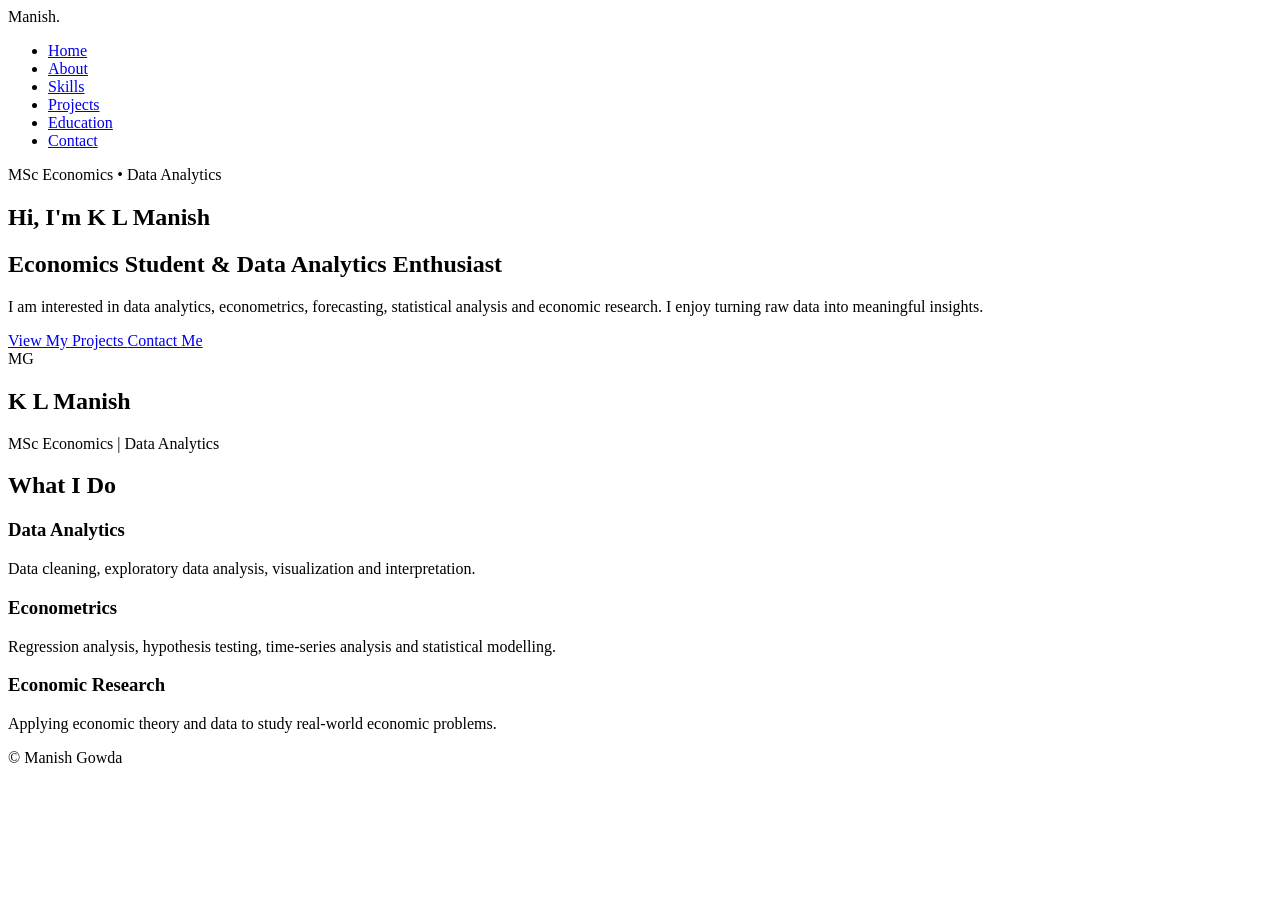
==== index.html @ 0ea90241 "Add files via upload" ====
<!DOCTYPE html>
<html lang="en">
<head>
    <meta charset="UTF-8">
    <meta name="viewport" content="width=device-width, initial-scale=1.0">

    <title>K L Manish | Data Analytics Portfolio</title>

    <link rel="stylesheet" href="css/style.css">
</head>

<body>

<header>
    <nav class="navbar">

        <div class="logo">
            Manish<span>.</span>
        </div>

        <ul class="nav-links">
            <li><a href="index.html">Home</a></li>
            <li><a href="about.html">About</a></li>
            <li><a href="skills.html">Skills</a></li>
            <li><a href="projects.html">Projects</a></li>
            <li><a href="education.html">Education</a></li>
            <li><a href="contact.html">Contact</a></li>
        </ul>

    </nav>
</header>


<main>

<section class="hero">

    <div class="hero-content">

        <p class="small-title">
            MSc Economics • Data Analytics
        </p>

        <h1>
            Hi, I'm <span>K L Manish</span>
        </h1>

        <h2>
            Economics Student & Data Analytics Enthusiast
        </h2>

        <p>
            I am interested in data analytics, econometrics,
            forecasting, statistical analysis and economic research.
            I enjoy turning raw data into meaningful insights.
        </p>

        <div class="buttons">

            <a href="projects.html" class="btn primary">
                View My Projects
            </a>

            <a href="contact.html" class="btn secondary">
                Contact Me
            </a>

        </div>

    </div>


    <div class="profile-card">

        <div class="avatar">
            MG
        </div>

        <h2>K L Manish </h2>

        <p>
            MSc Economics | Data Analytics
        </p>

    </div>

</section>


<section class="section">

    <div class="container">

        <h2 class="section-title">
            What I Do
        </h2>

        <div class="cards">

            <div class="card">

                <h3>Data Analytics</h3>

                <p>
                    Data cleaning, exploratory data analysis,
                    visualization and interpretation.
                </p>

            </div>


            <div class="card">

                <h3>Econometrics</h3>

                <p>
                    Regression analysis, hypothesis testing,
                    time-series analysis and statistical modelling.
                </p>

            </div>


            <div class="card">

                <h3>Economic Research</h3>

                <p>
                    Applying economic theory and data to study
                    real-world economic problems.
                </p>

            </div>

        </div>

    </div>

</section>

</main>


<footer>

    <p>
        © <span id="year"></span> Manish Gowda
    </p>

</footer>


<script src="js/script.js"></script>

</body>
</html>
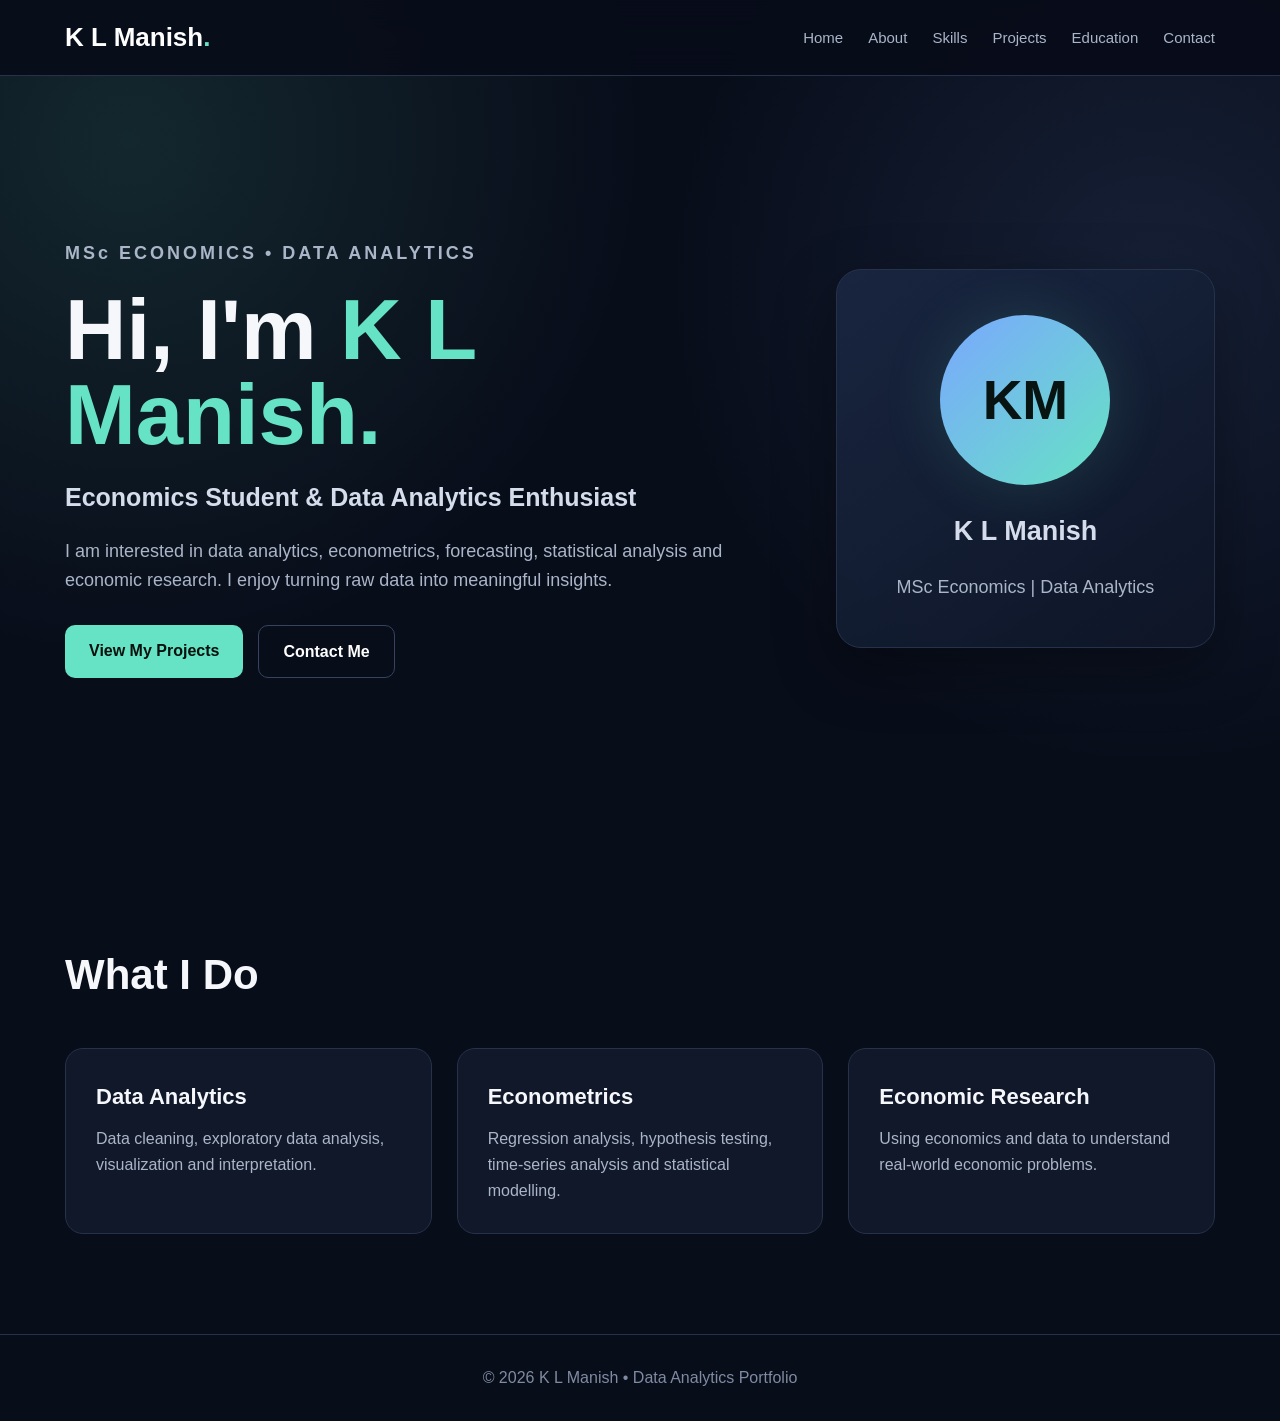
==== commit 621be759: "Update index.html" ====
--- a/index.html
+++ b/index.html
@@ -1,156 +1,675 @@
 <!DOCTYPE html>
 <html lang="en">
+
 <head>
-    <meta charset="UTF-8">
-    <meta name="viewport" content="width=device-width, initial-scale=1.0">
-
-    <title>K L Manish | Data Analytics Portfolio</title>
-
-    <link rel="stylesheet" href="css/style.css">
+
+<meta charset="UTF-8">
+
+<meta name="viewport"
+content="width=device-width, initial-scale=1.0">
+
+<title>K L Manish | Data Analytics Portfolio</title>
+
+<style>
+
+/* =========================
+   BASIC SETTINGS
+========================= */
+
+* {
+    margin: 0;
+    padding: 0;
+    box-sizing: border-box;
+}
+
+html {
+    scroll-behavior: smooth;
+}
+
+body {
+    font-family: Arial, Helvetica, sans-serif;
+
+    background:
+        radial-gradient(
+            circle at 10% 10%,
+            rgba(102, 227, 196, 0.12),
+            transparent 30%
+        ),
+        radial-gradient(
+            circle at 90% 20%,
+            rgba(122, 167, 255, 0.12),
+            transparent 30%
+        ),
+        #080d1a;
+
+    color: #f5f7fb;
+
+    line-height: 1.6;
+}
+
+
+/* =========================
+   NAVIGATION
+========================= */
+
+header {
+    position: sticky;
+    top: 0;
+    z-index: 1000;
+
+    background: rgba(8, 13, 26, 0.92);
+
+    backdrop-filter: blur(15px);
+
+    border-bottom: 1px solid #26324a;
+}
+
+.navbar {
+
+    width: 90%;
+    max-width: 1150px;
+
+    height: 75px;
+
+    margin: auto;
+
+    display: flex;
+
+    align-items: center;
+
+    justify-content: space-between;
+}
+
+.logo {
+
+    font-size: 26px;
+
+    font-weight: 800;
+
+    color: white;
+}
+
+.logo span {
+    color: #66e3c4;
+}
+
+.nav-links {
+
+    display: flex;
+
+    gap: 25px;
+
+    list-style: none;
+}
+
+.nav-links a {
+
+    color: #aab5c8;
+
+    text-decoration: none;
+
+    font-size: 15px;
+
+    transition: 0.3s;
+}
+
+.nav-links a:hover {
+
+    color: #66e3c4;
+}
+
+
+/* =========================
+   HERO
+========================= */
+
+.hero {
+
+    width: 90%;
+
+    max-width: 1150px;
+
+    min-height: 85vh;
+
+    margin: auto;
+
+    display: grid;
+
+    grid-template-columns: 1.5fr 0.8fr;
+
+    gap: 60px;
+
+    align-items: center;
+}
+
+.small-title {
+
+    color: #66e3c4;
+
+    font-size: 14px;
+
+    font-weight: 700;
+
+    letter-spacing: 3px;
+
+    margin-bottom: 20px;
+}
+
+.hero h1 {
+
+    font-size: clamp(50px, 7vw, 85px);
+
+    line-height: 1;
+
+    margin-bottom: 20px;
+}
+
+.hero h1 span {
+
+    color: #66e3c4;
+}
+
+.hero h2 {
+
+    color: #d5ddec;
+
+    font-size: 25px;
+
+    margin-bottom: 20px;
+}
+
+.hero p {
+
+    color: #aab5c8;
+
+    font-size: 18px;
+
+    max-width: 700px;
+}
+
+
+/* =========================
+   BUTTONS
+========================= */
+
+.buttons {
+
+    display: flex;
+
+    gap: 15px;
+
+    margin-top: 30px;
+
+    flex-wrap: wrap;
+}
+
+.btn {
+
+    display: inline-block;
+
+    padding: 13px 24px;
+
+    border-radius: 10px;
+
+    text-decoration: none;
+
+    font-weight: 700;
+
+    transition: 0.3s;
+}
+
+.primary {
+
+    background: #66e3c4;
+
+    color: #06100d;
+}
+
+.primary:hover {
+
+    transform: translateY(-3px);
+
+    box-shadow:
+        0 10px 30px
+        rgba(102, 227, 196, 0.25);
+}
+
+.secondary {
+
+    border: 1px solid #35435e;
+
+    color: white;
+}
+
+.secondary:hover {
+
+    border-color: #66e3c4;
+
+    color: #66e3c4;
+}
+
+
+/* =========================
+   PROFILE CARD
+========================= */
+
+.profile-card {
+
+    background:
+        linear-gradient(
+            145deg,
+            rgba(25, 38, 65, 0.95),
+            rgba(13, 21, 38, 0.95)
+        );
+
+    border: 1px solid #26324a;
+
+    border-radius: 25px;
+
+    padding: 45px 30px;
+
+    text-align: center;
+
+    box-shadow:
+        0 20px 60px
+        rgba(0,0,0,0.35);
+}
+
+.avatar {
+
+    width: 170px;
+
+    height: 170px;
+
+    margin: auto;
+
+    border-radius: 50%;
+
+    display: flex;
+
+    justify-content: center;
+
+    align-items: center;
+
+    font-size: 55px;
+
+    font-weight: 800;
+
+    color: #071411;
+
+    background:
+        linear-gradient(
+            135deg,
+            #7aa7ff,
+            #66e3c4
+        );
+
+    box-shadow:
+        0 0 60px
+        rgba(102, 227, 196, 0.15);
+}
+
+.profile-card h2 {
+
+    margin-top: 25px;
+
+    font-size: 27px;
+}
+
+.profile-card p {
+
+    color: #aab5c8;
+
+    margin-top: 8px;
+}
+
+
+/* =========================
+   SECTIONS
+========================= */
+
+.section {
+
+    padding: 100px 0;
+}
+
+.container {
+
+    width: 90%;
+
+    max-width: 1150px;
+
+    margin: auto;
+}
+
+.section-title {
+
+    font-size: 42px;
+
+    margin-bottom: 40px;
+}
+
+
+/* =========================
+   CARDS
+========================= */
+
+.cards {
+
+    display: grid;
+
+    grid-template-columns:
+        repeat(3, 1fr);
+
+    gap: 25px;
+}
+
+.card {
+
+    background:
+        rgba(18, 26, 45, 0.85);
+
+    border: 1px solid #26324a;
+
+    border-radius: 18px;
+
+    padding: 30px;
+
+    transition: 0.3s;
+}
+
+.card:hover {
+
+    transform: translateY(-7px);
+
+    border-color: #66e3c4;
+
+    box-shadow:
+        0 15px 40px
+        rgba(0,0,0,0.25);
+}
+
+.card h3 {
+
+    font-size: 22px;
+
+    margin-bottom: 12px;
+}
+
+.card p {
+
+    color: #aab5c8;
+}
+
+
+/* =========================
+   FOOTER
+========================= */
+
+footer {
+
+    border-top: 1px solid #26324a;
+
+    padding: 30px;
+
+    text-align: center;
+
+    color: #7f8ba1;
+}
+
+
+/* =========================
+   MOBILE
+========================= */
+
+@media(max-width: 800px) {
+
+    .nav-links {
+
+        display: none;
+    }
+
+    .hero {
+
+        grid-template-columns: 1fr;
+
+        padding: 70px 0;
+    }
+
+    .hero h1 {
+
+        font-size: 52px;
+    }
+
+    .cards {
+
+        grid-template-columns: 1fr;
+    }
+
+    .profile-card {
+
+        max-width: 400px;
+
+        margin: auto;
+    }
+
+}
+
+</style>
+
 </head>
 
+
 <body>
 
+
+<!-- NAVIGATION -->
+
 <header>
-    <nav class="navbar">
-
-        <div class="logo">
-            Manish<span>.</span>
-        </div>
-
-        <ul class="nav-links">
-            <li><a href="index.html">Home</a></li>
-            <li><a href="about.html">About</a></li>
-            <li><a href="skills.html">Skills</a></li>
-            <li><a href="projects.html">Projects</a></li>
-            <li><a href="education.html">Education</a></li>
-            <li><a href="contact.html">Contact</a></li>
-        </ul>
-
-    </nav>
+
+<nav class="navbar">
+
+<div class="logo">
+K L Manish<span>.</span>
+</div>
+
+<ul class="nav-links">
+
+<li>
+<a href="index.html">Home</a>
+</li>
+
+<li>
+<a href="about.html">About</a>
+</li>
+
+<li>
+<a href="skills.html">Skills</a>
+</li>
+
+<li>
+<a href="projects.html">Projects</a>
+</li>
+
+<li>
+<a href="education.html">Education</a>
+</li>
+
+<li>
+<a href="contact.html">Contact</a>
+</li>
+
+</ul>
+
+</nav>
+
 </header>
 
 
-<main>
+
+<!-- HERO -->
 
 <section class="hero">
 
-    <div class="hero-content">
-
-        <p class="small-title">
-            MSc Economics • Data Analytics
-        </p>
-
-        <h1>
-            Hi, I'm <span>K L Manish</span>
-        </h1>
-
-        <h2>
-            Economics Student & Data Analytics Enthusiast
-        </h2>
-
-        <p>
-            I am interested in data analytics, econometrics,
-            forecasting, statistical analysis and economic research.
-            I enjoy turning raw data into meaningful insights.
-        </p>
-
-        <div class="buttons">
-
-            <a href="projects.html" class="btn primary">
-                View My Projects
-            </a>
-
-            <a href="contact.html" class="btn secondary">
-                Contact Me
-            </a>
-
-        </div>
-
-    </div>
-
-
-    <div class="profile-card">
-
-        <div class="avatar">
-            MG
-        </div>
-
-        <h2>K L Manish </h2>
-
-        <p>
-            MSc Economics | Data Analytics
-        </p>
-
-    </div>
+<div>
+
+<p class="small-title">
+MSc ECONOMICS • DATA ANALYTICS
+</p>
+
+<h1>
+
+Hi, I'm
+
+<span>K L Manish.</span>
+
+</h1>
+
+<h2>
+
+Economics Student & Data Analytics Enthusiast
+
+</h2>
+
+<p>
+
+I am interested in data analytics, econometrics,
+forecasting, statistical analysis and economic research.
+I enjoy turning raw data into meaningful insights.
+
+</p>
+
+
+<div class="buttons">
+
+<a
+href="projects.html"
+class="btn primary">
+
+View My Projects
+
+</a>
+
+
+<a
+href="contact.html"
+class="btn secondary">
+
+Contact Me
+
+</a>
+
+</div>
+
+</div>
+
+
+
+<!-- PROFILE -->
+
+<div class="profile-card">
+
+<div class="avatar">
+
+KM
+
+</div>
+
+<h2>
+K L Manish
+</h2>
+
+<p>
+MSc Economics | Data Analytics
+</p>
+
+</div>
 
 </section>
 
 
+
+<!-- WHAT I DO -->
+
 <section class="section">
 
-    <div class="container">
-
-        <h2 class="section-title">
-            What I Do
-        </h2>
-
-        <div class="cards">
-
-            <div class="card">
-
-                <h3>Data Analytics</h3>
-
-                <p>
-                    Data cleaning, exploratory data analysis,
-                    visualization and interpretation.
-                </p>
-
-            </div>
-
-
-            <div class="card">
-
-                <h3>Econometrics</h3>
-
-                <p>
-                    Regression analysis, hypothesis testing,
-                    time-series analysis and statistical modelling.
-                </p>
-
-            </div>
-
-
-            <div class="card">
-
-                <h3>Economic Research</h3>
-
-                <p>
-                    Applying economic theory and data to study
-                    real-world economic problems.
-                </p>
-
-            </div>
-
-        </div>
-
-    </div>
+<div class="container">
+
+<h2 class="section-title">
+
+What I Do
+
+</h2>
+
+
+<div class="cards">
+
+
+<div class="card">
+
+<h3>
+Data Analytics
+</h3>
+
+<p>
+
+Data cleaning, exploratory data analysis,
+visualization and interpretation.
+
+</p>
+
+</div>
+
+
+
+<div class="card">
+
+<h3>
+Econometrics
+</h3>
+
+<p>
+
+Regression analysis, hypothesis testing,
+time-series analysis and statistical modelling.
+
+</p>
+
+</div>
+
+
+
+<div class="card">
+
+<h3>
+Economic Research
+</h3>
+
+<p>
+
+Using economics and data to understand
+real-world economic problems.
+
+</p>
+
+</div>
+
+
+</div>
+
+</div>
 
 </section>
 
-</main>
 
 
 <footer>
 
-    <p>
-        © <span id="year"></span> Manish Gowda
-    </p>
+© 2026 K L Manish • Data Analytics Portfolio
 
 </footer>
 
 
-<script src="js/script.js"></script>
-
 </body>
-</html>+
+</html>
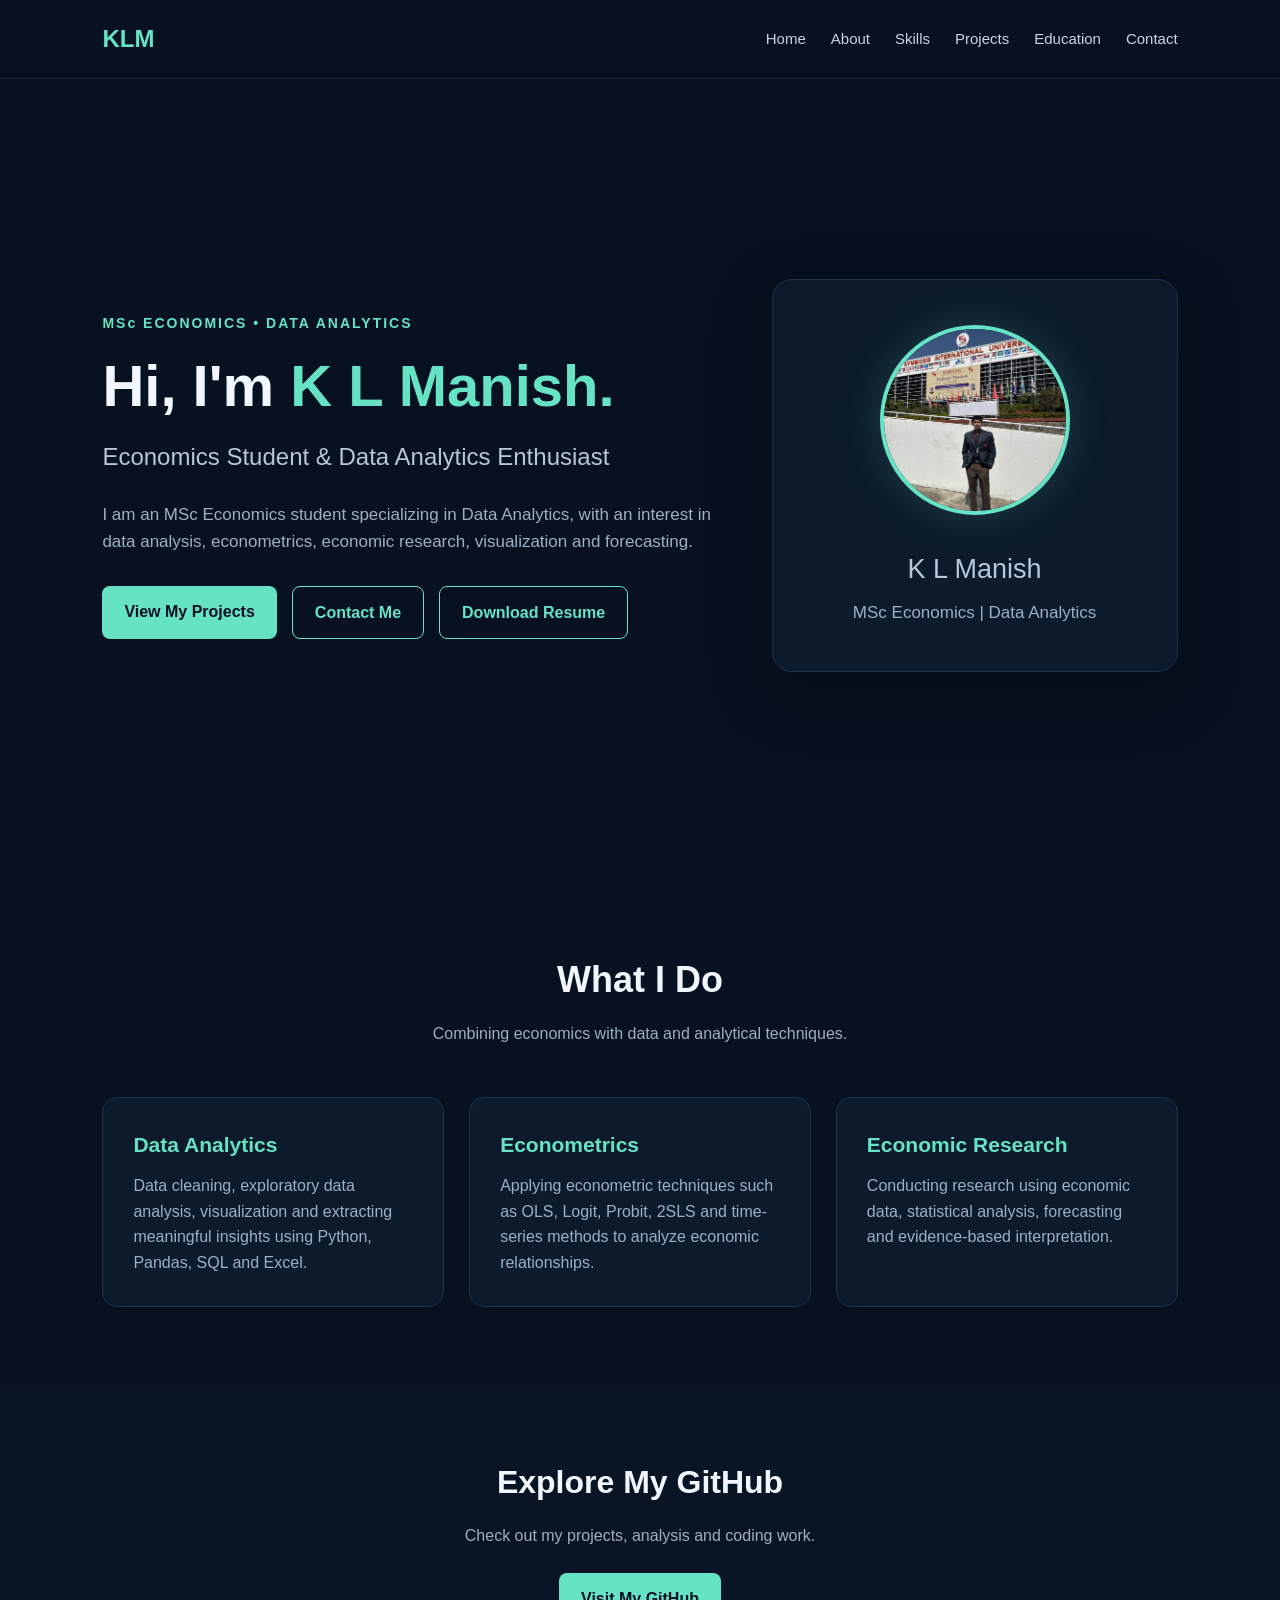
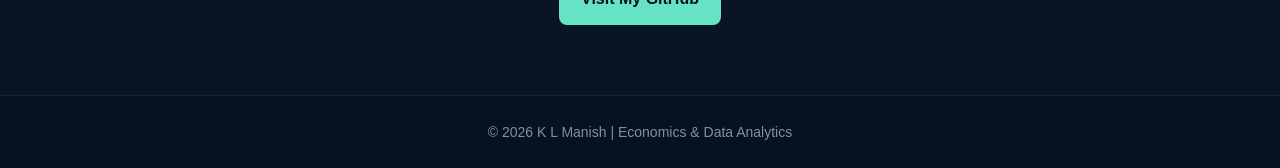
==== commit 5e23de74: "Update index.html" ====
--- a/index.html
+++ b/index.html
@@ -1,675 +1,532 @@
 <!DOCTYPE html>
 <html lang="en">
-
 <head>
-
-<meta charset="UTF-8">
-
-<meta name="viewport"
-content="width=device-width, initial-scale=1.0">
-
-<title>K L Manish | Data Analytics Portfolio</title>
-
-<style>
-
-/* =========================
-   BASIC SETTINGS
-========================= */
-
-* {
-    margin: 0;
-    padding: 0;
-    box-sizing: border-box;
-}
-
-html {
-    scroll-behavior: smooth;
-}
-
-body {
-    font-family: Arial, Helvetica, sans-serif;
-
-    background:
-        radial-gradient(
-            circle at 10% 10%,
-            rgba(102, 227, 196, 0.12),
-            transparent 30%
-        ),
-        radial-gradient(
-            circle at 90% 20%,
-            rgba(122, 167, 255, 0.12),
-            transparent 30%
-        ),
-        #080d1a;
-
-    color: #f5f7fb;
-
-    line-height: 1.6;
-}
-
-
-/* =========================
-   NAVIGATION
-========================= */
-
-header {
-    position: sticky;
-    top: 0;
-    z-index: 1000;
-
-    background: rgba(8, 13, 26, 0.92);
-
-    backdrop-filter: blur(15px);
-
-    border-bottom: 1px solid #26324a;
-}
-
-.navbar {
-
-    width: 90%;
-    max-width: 1150px;
-
-    height: 75px;
-
-    margin: auto;
-
-    display: flex;
-
-    align-items: center;
-
-    justify-content: space-between;
-}
-
-.logo {
-
-    font-size: 26px;
-
-    font-weight: 800;
-
-    color: white;
-}
-
-.logo span {
-    color: #66e3c4;
-}
-
-.nav-links {
-
-    display: flex;
-
-    gap: 25px;
-
-    list-style: none;
-}
-
-.nav-links a {
-
-    color: #aab5c8;
-
-    text-decoration: none;
-
-    font-size: 15px;
-
-    transition: 0.3s;
-}
-
-.nav-links a:hover {
-
-    color: #66e3c4;
-}
-
-
-/* =========================
-   HERO
-========================= */
-
-.hero {
-
-    width: 90%;
-
-    max-width: 1150px;
-
-    min-height: 85vh;
-
-    margin: auto;
-
-    display: grid;
-
-    grid-template-columns: 1.5fr 0.8fr;
-
-    gap: 60px;
-
-    align-items: center;
-}
-
-.small-title {
-
-    color: #66e3c4;
-
-    font-size: 14px;
-
-    font-weight: 700;
-
-    letter-spacing: 3px;
-
-    margin-bottom: 20px;
-}
-
-.hero h1 {
-
-    font-size: clamp(50px, 7vw, 85px);
-
-    line-height: 1;
-
-    margin-bottom: 20px;
-}
-
-.hero h1 span {
-
-    color: #66e3c4;
-}
-
-.hero h2 {
-
-    color: #d5ddec;
-
-    font-size: 25px;
-
-    margin-bottom: 20px;
-}
-
-.hero p {
-
-    color: #aab5c8;
-
-    font-size: 18px;
-
-    max-width: 700px;
-}
-
-
-/* =========================
-   BUTTONS
-========================= */
-
-.buttons {
-
-    display: flex;
-
-    gap: 15px;
-
-    margin-top: 30px;
-
-    flex-wrap: wrap;
-}
-
-.btn {
-
-    display: inline-block;
-
-    padding: 13px 24px;
-
-    border-radius: 10px;
-
-    text-decoration: none;
-
-    font-weight: 700;
-
-    transition: 0.3s;
-}
-
-.primary {
-
-    background: #66e3c4;
-
-    color: #06100d;
-}
-
-.primary:hover {
-
-    transform: translateY(-3px);
-
-    box-shadow:
-        0 10px 30px
-        rgba(102, 227, 196, 0.25);
-}
-
-.secondary {
-
-    border: 1px solid #35435e;
-
-    color: white;
-}
-
-.secondary:hover {
-
-    border-color: #66e3c4;
-
-    color: #66e3c4;
-}
-
-
-/* =========================
-   PROFILE CARD
-========================= */
-
-.profile-card {
-
-    background:
-        linear-gradient(
-            145deg,
-            rgba(25, 38, 65, 0.95),
-            rgba(13, 21, 38, 0.95)
-        );
-
-    border: 1px solid #26324a;
-
-    border-radius: 25px;
-
-    padding: 45px 30px;
-
-    text-align: center;
-
-    box-shadow:
-        0 20px 60px
-        rgba(0,0,0,0.35);
-}
-
-.avatar {
-
-    width: 170px;
-
-    height: 170px;
-
-    margin: auto;
-
-    border-radius: 50%;
-
-    display: flex;
-
-    justify-content: center;
-
-    align-items: center;
-
-    font-size: 55px;
-
-    font-weight: 800;
-
-    color: #071411;
-
-    background:
-        linear-gradient(
-            135deg,
-            #7aa7ff,
-            #66e3c4
-        );
-
-    box-shadow:
-        0 0 60px
-        rgba(102, 227, 196, 0.15);
-}
-
-.profile-card h2 {
-
-    margin-top: 25px;
-
-    font-size: 27px;
-}
-
-.profile-card p {
-
-    color: #aab5c8;
-
-    margin-top: 8px;
-}
-
-
-/* =========================
-   SECTIONS
-========================= */
-
-.section {
-
-    padding: 100px 0;
-}
-
-.container {
-
-    width: 90%;
-
-    max-width: 1150px;
-
-    margin: auto;
-}
-
-.section-title {
-
-    font-size: 42px;
-
-    margin-bottom: 40px;
-}
-
-
-/* =========================
-   CARDS
-========================= */
-
-.cards {
-
-    display: grid;
-
-    grid-template-columns:
-        repeat(3, 1fr);
-
-    gap: 25px;
-}
-
-.card {
-
-    background:
-        rgba(18, 26, 45, 0.85);
-
-    border: 1px solid #26324a;
-
-    border-radius: 18px;
-
-    padding: 30px;
-
-    transition: 0.3s;
-}
-
-.card:hover {
-
-    transform: translateY(-7px);
-
-    border-color: #66e3c4;
-
-    box-shadow:
-        0 15px 40px
-        rgba(0,0,0,0.25);
-}
-
-.card h3 {
-
-    font-size: 22px;
-
-    margin-bottom: 12px;
-}
-
-.card p {
-
-    color: #aab5c8;
-}
-
-
-/* =========================
-   FOOTER
-========================= */
-
-footer {
-
-    border-top: 1px solid #26324a;
-
-    padding: 30px;
-
-    text-align: center;
-
-    color: #7f8ba1;
-}
-
-
-/* =========================
-   MOBILE
-========================= */
-
-@media(max-width: 800px) {
-
-    .nav-links {
-
-        display: none;
-    }
-
-    .hero {
-
-        grid-template-columns: 1fr;
-
-        padding: 70px 0;
-    }
-
-    .hero h1 {
-
-        font-size: 52px;
-    }
-
-    .cards {
-
-        grid-template-columns: 1fr;
-    }
-
-    .profile-card {
-
-        max-width: 400px;
-
-        margin: auto;
-    }
-
-}
-
-</style>
-
+    <meta charset="UTF-8">
+    <meta name="viewport" content="width=device-width, initial-scale=1.0">
+
+    <title>K L Manish | Economics & Data Analytics</title>
+
+    <style>
+        * {
+            margin: 0;
+            padding: 0;
+            box-sizing: border-box;
+        }
+
+        html {
+            scroll-behavior: smooth;
+        }
+
+        body {
+            font-family: Arial, Helvetica, sans-serif;
+            background: #07111f;
+            color: #f2f7ff;
+            line-height: 1.6;
+        }
+
+        a {
+            text-decoration: none;
+            color: inherit;
+        }
+
+        /* NAVBAR */
+
+        nav {
+            width: 100%;
+            padding: 20px 8%;
+            display: flex;
+            justify-content: space-between;
+            align-items: center;
+            background: #07111f;
+            border-bottom: 1px solid #16263b;
+            position: sticky;
+            top: 0;
+            z-index: 1000;
+        }
+
+        .logo {
+            font-size: 24px;
+            font-weight: bold;
+            color: #66e3c4;
+        }
+
+        .nav-links {
+            display: flex;
+            gap: 25px;
+            list-style: none;
+        }
+
+        .nav-links a {
+            color: #c9d5e5;
+            font-size: 15px;
+            transition: 0.3s;
+        }
+
+        .nav-links a:hover {
+            color: #66e3c4;
+        }
+
+        /* HERO */
+
+        .hero {
+            min-height: 88vh;
+            display: flex;
+            align-items: center;
+            padding: 70px 8%;
+        }
+
+        .hero-container {
+            width: 100%;
+            max-width: 1200px;
+            margin: auto;
+            display: grid;
+            grid-template-columns: 1.2fr 0.8fr;
+            gap: 60px;
+            align-items: center;
+        }
+
+        .tag {
+            color: #66e3c4;
+            font-size: 14px;
+            font-weight: bold;
+            letter-spacing: 2px;
+            margin-bottom: 20px;
+        }
+
+        .hero h1 {
+            font-size: 58px;
+            line-height: 1.1;
+            margin-bottom: 20px;
+        }
+
+        .hero h1 span {
+            color: #66e3c4;
+        }
+
+        .hero h2 {
+            font-size: 24px;
+            color: #b7c6d9;
+            font-weight: normal;
+            margin-bottom: 25px;
+        }
+
+        .hero p {
+            color: #9eafc4;
+            font-size: 17px;
+            max-width: 650px;
+            margin-bottom: 30px;
+        }
+
+        /* BUTTONS */
+
+        .buttons {
+            display: flex;
+            gap: 15px;
+            flex-wrap: wrap;
+        }
+
+        .btn {
+            padding: 13px 22px;
+            border-radius: 8px;
+            font-weight: bold;
+            transition: 0.3s;
+            display: inline-block;
+        }
+
+        .primary {
+            background: #66e3c4;
+            color: #07111f;
+        }
+
+        .primary:hover {
+            transform: translateY(-3px);
+            box-shadow: 0 10px 25px rgba(102, 227, 196, 0.2);
+        }
+
+        .secondary {
+            border: 1px solid #66e3c4;
+            color: #66e3c4;
+        }
+
+        .secondary:hover {
+            background: #66e3c4;
+            color: #07111f;
+        }
+
+        /* PROFILE CARD */
+
+        .profile-card {
+            background: #0c1a2b;
+            border: 1px solid #1d334d;
+            border-radius: 20px;
+            padding: 45px 30px;
+            text-align: center;
+            box-shadow: 0 20px 60px rgba(0, 0, 0, 0.25);
+        }
+
+        .profile-photo {
+            width: 190px;
+            height: 190px;
+            object-fit: cover;
+            border-radius: 50%;
+            border: 4px solid #66e3c4;
+            box-shadow: 0 0 40px rgba(102, 227, 196, 0.18);
+            margin-bottom: 25px;
+        }
+
+        .profile-card h2 {
+            font-size: 27px;
+            margin-bottom: 8px;
+        }
+
+        .profile-card p {
+            color: #9eafc4;
+            margin-bottom: 0;
+        }
+
+        /* WHAT I DO */
+
+        .section {
+            padding: 80px 8%;
+        }
+
+        .section-container {
+            max-width: 1200px;
+            margin: auto;
+        }
+
+        .section-title {
+            text-align: center;
+            margin-bottom: 50px;
+        }
+
+        .section-title h2 {
+            font-size: 36px;
+            margin-bottom: 12px;
+        }
+
+        .section-title p {
+            color: #9eafc4;
+        }
+
+        .cards {
+            display: grid;
+            grid-template-columns: repeat(3, 1fr);
+            gap: 25px;
+        }
+
+        .card {
+            background: #0c1a2b;
+            border: 1px solid #1d334d;
+            padding: 30px;
+            border-radius: 15px;
+            transition: 0.3s;
+        }
+
+        .card:hover {
+            transform: translateY(-6px);
+            border-color: #66e3c4;
+        }
+
+        .card h3 {
+            color: #66e3c4;
+            margin-bottom: 12px;
+            font-size: 21px;
+        }
+
+        .card p {
+            color: #9eafc4;
+        }
+
+        /* GITHUB */
+
+        .github-section {
+            text-align: center;
+            padding: 70px 8%;
+            background: #091525;
+        }
+
+        .github-section h2 {
+            font-size: 32px;
+            margin-bottom: 15px;
+        }
+
+        .github-section p {
+            color: #9eafc4;
+            margin-bottom: 25px;
+        }
+
+        /* FOOTER */
+
+        footer {
+            padding: 25px 8%;
+            text-align: center;
+            border-top: 1px solid #16263b;
+            color: #7f91a8;
+            font-size: 14px;
+        }
+
+        /* MOBILE */
+
+        @media (max-width: 850px) {
+
+            .nav-links {
+                gap: 12px;
+            }
+
+            .nav-links a {
+                font-size: 13px;
+            }
+
+            .hero {
+                padding-top: 50px;
+            }
+
+            .hero-container {
+                grid-template-columns: 1fr;
+                text-align: center;
+            }
+
+            .hero p {
+                margin-left: auto;
+                margin-right: auto;
+            }
+
+            .buttons {
+                justify-content: center;
+            }
+
+            .hero h1 {
+                font-size: 42px;
+            }
+
+            .cards {
+                grid-template-columns: 1fr;
+            }
+
+            .profile-card {
+                max-width: 450px;
+                margin: auto;
+            }
+        }
+
+        @media (max-width: 600px) {
+
+            nav {
+                padding: 15px 5%;
+            }
+
+            .logo {
+                font-size: 20px;
+            }
+
+            .nav-links {
+                gap: 8px;
+            }
+
+            .nav-links a {
+                font-size: 11px;
+            }
+
+            .hero {
+                padding-left: 5%;
+                padding-right: 5%;
+            }
+
+            .hero h1 {
+                font-size: 36px;
+            }
+
+            .hero h2 {
+                font-size: 20px;
+            }
+
+            .section {
+                padding-left: 5%;
+                padding-right: 5%;
+            }
+        }
+    </style>
 </head>
 
-
 <body>
 
-
-<!-- NAVIGATION -->
-
-<header>
-
-<nav class="navbar">
-
-<div class="logo">
-K L Manish<span>.</span>
-</div>
-
-<ul class="nav-links">
-
-<li>
-<a href="index.html">Home</a>
-</li>
-
-<li>
-<a href="about.html">About</a>
-</li>
-
-<li>
-<a href="skills.html">Skills</a>
-</li>
-
-<li>
-<a href="projects.html">Projects</a>
-</li>
-
-<li>
-<a href="education.html">Education</a>
-</li>
-
-<li>
-<a href="contact.html">Contact</a>
-</li>
-
-</ul>
-
-</nav>
-
-</header>
-
-
-
-<!-- HERO -->
-
-<section class="hero">
-
-<div>
-
-<p class="small-title">
-MSc ECONOMICS • DATA ANALYTICS
-</p>
-
-<h1>
-
-Hi, I'm
-
-<span>K L Manish.</span>
-
-</h1>
-
-<h2>
-
-Economics Student & Data Analytics Enthusiast
-
-</h2>
-
-<p>
-
-I am interested in data analytics, econometrics,
-forecasting, statistical analysis and economic research.
-I enjoy turning raw data into meaningful insights.
-
-</p>
-
-
-<div class="buttons">
-
-<a
-href="projects.html"
-class="btn primary">
-
-View My Projects
-
-</a>
-
-
-<a
-href="contact.html"
-class="btn secondary">
-
-Contact Me
-
-</a>
-
-</div>
-
-</div>
-
-
-
-<!-- PROFILE -->
-
-<div class="profile-card">
-
-<div class="avatar">
-
-KM
-
-</div>
-
-<h2>
-K L Manish
-</h2>
-
-<p>
-MSc Economics | Data Analytics
-</p>
-
-</div>
-
-</section>
-
-
-
-<!-- WHAT I DO -->
-
-<section class="section">
-
-<div class="container">
-
-<h2 class="section-title">
-
-What I Do
-
-</h2>
-
-
-<div class="cards">
-
-
-<div class="card">
-
-<h3>
-Data Analytics
-</h3>
-
-<p>
-
-Data cleaning, exploratory data analysis,
-visualization and interpretation.
-
-</p>
-
-</div>
-
-
-
-<div class="card">
-
-<h3>
-Econometrics
-</h3>
-
-<p>
-
-Regression analysis, hypothesis testing,
-time-series analysis and statistical modelling.
-
-</p>
-
-</div>
-
-
-
-<div class="card">
-
-<h3>
-Economic Research
-</h3>
-
-<p>
-
-Using economics and data to understand
-real-world economic problems.
-
-</p>
-
-</div>
-
-
-</div>
-
-</div>
-
-</section>
-
-
-
-<footer>
-
-© 2026 K L Manish • Data Analytics Portfolio
-
-</footer>
-
+    <!-- NAVBAR -->
+
+    <nav>
+        <div class="logo">KLM</div>
+
+        <ul class="nav-links">
+            <li><a href="index.html">Home</a></li>
+            <li><a href="about.html">About</a></li>
+            <li><a href="skills.html">Skills</a></li>
+            <li><a href="projects.html">Projects</a></li>
+            <li><a href="education.html">Education</a></li>
+            <li><a href="contact.html">Contact</a></li>
+        </ul>
+    </nav>
+
+
+    <!-- HERO SECTION -->
+
+    <section class="hero">
+
+        <div class="hero-container">
+
+            <div class="hero-text">
+
+                <div class="tag">
+                    MSc ECONOMICS • DATA ANALYTICS
+                </div>
+
+                <h1>
+                    Hi, I'm <span>K L Manish.</span>
+                </h1>
+
+                <h2>
+                    Economics Student & Data Analytics Enthusiast
+                </h2>
+
+                <p>
+                    I am an MSc Economics student specializing in Data Analytics,
+                    with an interest in data analysis, econometrics, economic research,
+                    visualization and forecasting.
+                </p>
+
+                <div class="buttons">
+
+                    <a href="projects.html" class="btn primary">
+                        View My Projects
+                    </a>
+
+                    <a href="contact.html" class="btn secondary">
+                        Contact Me
+                    </a>
+
+                    <a href="assets/resume.pdf" class="btn secondary" download>
+                        Download Resume
+                    </a>
+
+                </div>
+
+            </div>
+
+
+            <!-- PROFILE CARD -->
+
+            <div class="profile-card">
+
+                <img
+                    src="assets/profile.jpg"
+                    alt="K L Manish"
+                    class="profile-photo"
+                >
+
+                <h2>K L Manish</h2>
+
+                <p>
+                    MSc Economics | Data Analytics
+                </p>
+
+            </div>
+
+        </div>
+
+    </section>
+
+
+    <!-- WHAT I DO -->
+
+    <section class="section">
+
+        <div class="section-container">
+
+            <div class="section-title">
+
+                <h2>What I Do</h2>
+
+                <p>
+                    Combining economics with data and analytical techniques.
+                </p>
+
+            </div>
+
+
+            <div class="cards">
+
+                <div class="card">
+
+                    <h3>Data Analytics</h3>
+
+                    <p>
+                        Data cleaning, exploratory data analysis,
+                        visualization and extracting meaningful insights
+                        using Python, Pandas, SQL and Excel.
+                    </p>
+
+                </div>
+
+
+                <div class="card">
+
+                    <h3>Econometrics</h3>
+
+                    <p>
+                        Applying econometric techniques such as OLS,
+                        Logit, Probit, 2SLS and time-series methods
+                        to analyze economic relationships.
+                    </p>
+
+                </div>
+
+
+                <div class="card">
+
+                    <h3>Economic Research</h3>
+
+                    <p>
+                        Conducting research using economic data,
+                        statistical analysis, forecasting and
+                        evidence-based interpretation.
+                    </p>
+
+                </div>
+
+            </div>
+
+        </div>
+
+    </section>
+
+
+    <!-- GITHUB SECTION -->
+
+    <section class="github-section">
+
+        <h2>Explore My GitHub</h2>
+
+        <p>
+            Check out my projects, analysis and coding work.
+        </p>
+
+        <a
+            href="https://github.com/klmanish240305"
+            target="_blank"
+            class="btn primary"
+        >
+            Visit My GitHub
+        </a>
+
+    </section>
+
+
+    <!-- FOOTER -->
+
+    <footer>
+
+        © 2026 K L Manish | Economics & Data Analytics
+
+    </footer>
 
 </body>
-
 </html>
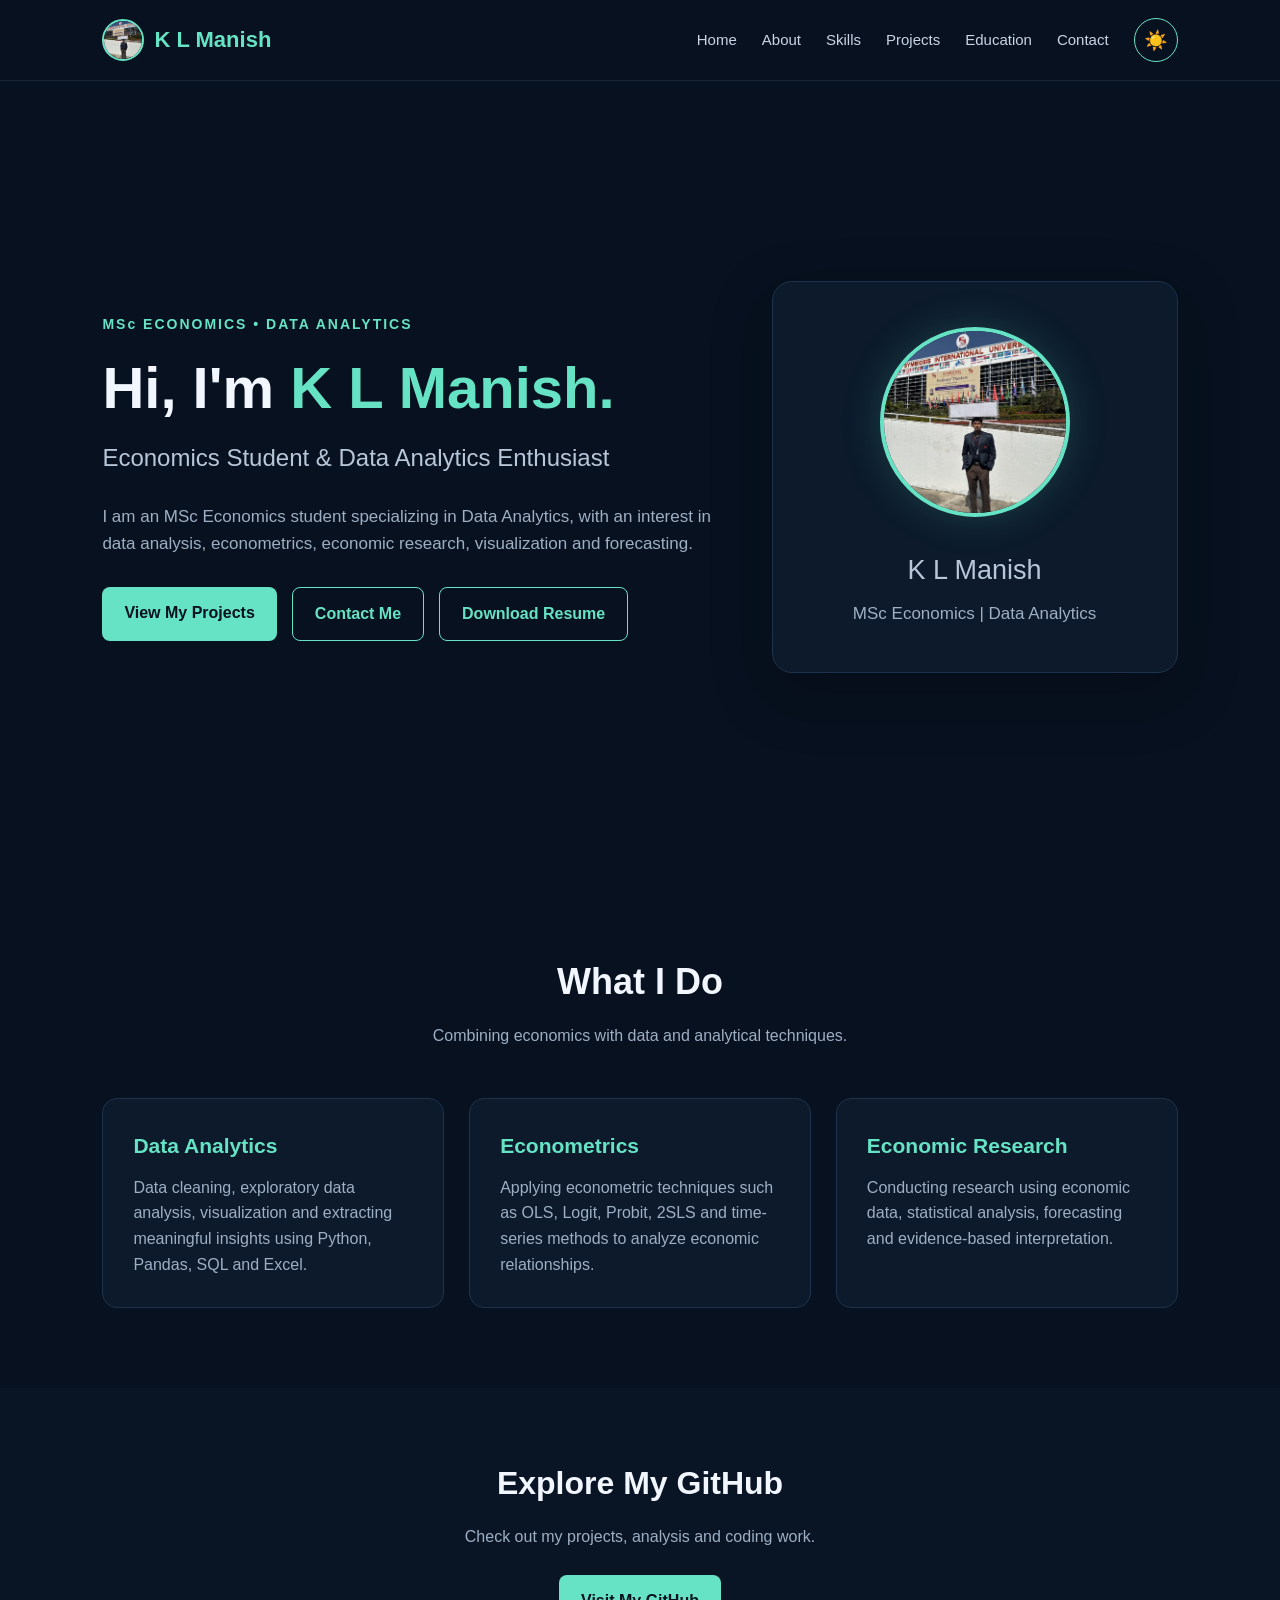
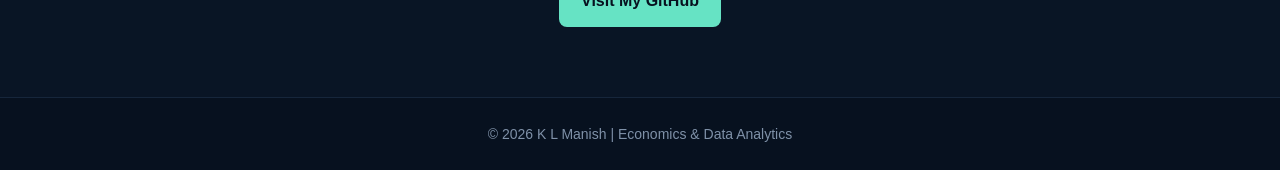
==== commit fbfe55dd: "Update index.html" ====
--- a/index.html
+++ b/index.html
@@ -1,12 +1,15 @@
 <!DOCTYPE html>
 <html lang="en">
+
 <head>
+
     <meta charset="UTF-8">
     <meta name="viewport" content="width=device-width, initial-scale=1.0">
 
     <title>K L Manish | Economics & Data Analytics</title>
 
     <style>
+
         * {
             margin: 0;
             padding: 0;
@@ -22,6 +25,7 @@
             background: #07111f;
             color: #f2f7ff;
             line-height: 1.6;
+            transition: background 0.3s ease, color 0.3s ease;
         }
 
         a {
@@ -29,11 +33,14 @@
             color: inherit;
         }
 
-        /* NAVBAR */
+
+        /* =========================
+           NAVBAR
+        ========================= */
 
         nav {
             width: 100%;
-            padding: 20px 8%;
+            padding: 18px 8%;
             display: flex;
             justify-content: space-between;
             align-items: center;
@@ -42,12 +49,36 @@
             position: sticky;
             top: 0;
             z-index: 1000;
-        }
+            transition: 0.3s;
+        }
+
+
+        /* PROFILE NAME */
 
         .logo {
-            font-size: 24px;
+            display: flex;
+            align-items: center;
+            gap: 10px;
+            font-size: 22px;
             font-weight: bold;
             color: #66e3c4;
+        }
+
+        .logo img {
+            width: 42px;
+            height: 42px;
+            object-fit: cover;
+            border-radius: 50%;
+            border: 2px solid #66e3c4;
+        }
+
+
+        /* NAV LINKS */
+
+        .nav-right {
+            display: flex;
+            align-items: center;
+            gap: 25px;
         }
 
         .nav-links {
@@ -66,7 +97,32 @@
             color: #66e3c4;
         }
 
-        /* HERO */
+
+        /* =========================
+           DARK / LIGHT MODE BUTTON
+        ========================= */
+
+        .theme-toggle {
+            width: 44px;
+            height: 44px;
+            border-radius: 50%;
+            border: 1px solid #66e3c4;
+            background: transparent;
+            color: #66e3c4;
+            font-size: 19px;
+            cursor: pointer;
+            transition: 0.3s;
+        }
+
+        .theme-toggle:hover {
+            background: #66e3c4;
+            color: #07111f;
+        }
+
+
+        /* =========================
+           HERO
+        ========================= */
 
         .hero {
             min-height: 88vh;
@@ -117,7 +173,10 @@
             margin-bottom: 30px;
         }
 
-        /* BUTTONS */
+
+        /* =========================
+           BUTTONS
+        ========================= */
 
         .buttons {
             display: flex;
@@ -153,7 +212,10 @@
             color: #07111f;
         }
 
-        /* PROFILE CARD */
+
+        /* =========================
+           PROFILE CARD
+        ========================= */
 
         .profile-card {
             background: #0c1a2b;
@@ -162,6 +224,7 @@
             padding: 45px 30px;
             text-align: center;
             box-shadow: 0 20px 60px rgba(0, 0, 0, 0.25);
+            transition: 0.3s;
         }
 
         .profile-photo {
@@ -184,7 +247,10 @@
             margin-bottom: 0;
         }
 
-        /* WHAT I DO */
+
+        /* =========================
+           WHAT I DO
+        ========================= */
 
         .section {
             padding: 80px 8%;
@@ -238,12 +304,16 @@
             color: #9eafc4;
         }
 
-        /* GITHUB */
+
+        /* =========================
+           GITHUB SECTION
+        ========================= */
 
         .github-section {
             text-align: center;
             padding: 70px 8%;
             background: #091525;
+            transition: 0.3s;
         }
 
         .github-section h2 {
@@ -256,7 +326,10 @@
             margin-bottom: 25px;
         }
 
-        /* FOOTER */
+
+        /* =========================
+           FOOTER
+        ========================= */
 
         footer {
             padding: 25px 8%;
@@ -264,9 +337,76 @@
             border-top: 1px solid #16263b;
             color: #7f91a8;
             font-size: 14px;
-        }
-
-        /* MOBILE */
+            transition: 0.3s;
+        }
+
+
+        /* =========================
+           LIGHT MODE
+        ========================= */
+
+        body.light-mode {
+            background: #f4f7fb;
+            color: #172033;
+        }
+
+        body.light-mode nav {
+            background: #ffffff;
+            border-bottom: 1px solid #dce3ec;
+        }
+
+        body.light-mode .nav-links a {
+            color: #435066;
+        }
+
+        body.light-mode .nav-links a:hover {
+            color: #168f78;
+        }
+
+        body.light-mode .hero h2 {
+            color: #435066;
+        }
+
+        body.light-mode .hero p {
+            color: #617086;
+        }
+
+        body.light-mode .profile-card {
+            background: #ffffff;
+            border-color: #dce3ec;
+            box-shadow: 0 20px 50px rgba(0, 0, 0, 0.08);
+        }
+
+        body.light-mode .profile-card p {
+            color: #617086;
+        }
+
+        body.light-mode .card {
+            background: #ffffff;
+            border-color: #dce3ec;
+        }
+
+        body.light-mode .card p {
+            color: #617086;
+        }
+
+        body.light-mode .github-section {
+            background: #eaf0f6;
+        }
+
+        body.light-mode .github-section p {
+            color: #617086;
+        }
+
+        body.light-mode footer {
+            border-top-color: #dce3ec;
+            color: #718096;
+        }
+
+
+        /* =========================
+           TABLET
+        ========================= */
 
         @media (max-width: 850px) {
 
@@ -276,6 +416,10 @@
 
             .nav-links a {
                 font-size: 13px;
+            }
+
+            .nav-right {
+                gap: 12px;
             }
 
             .hero {
@@ -308,24 +452,45 @@
                 max-width: 450px;
                 margin: auto;
             }
-        }
+
+        }
+
+
+        /* =========================
+           MOBILE
+        ========================= */
 
         @media (max-width: 600px) {
 
             nav {
-                padding: 15px 5%;
+                padding: 12px 5%;
             }
 
             .logo {
-                font-size: 20px;
+                font-size: 17px;
+            }
+
+            .logo img {
+                width: 36px;
+                height: 36px;
+            }
+
+            .nav-right {
+                gap: 7px;
             }
 
             .nav-links {
-                gap: 8px;
+                gap: 7px;
             }
 
             .nav-links a {
-                font-size: 11px;
+                font-size: 10px;
+            }
+
+            .theme-toggle {
+                width: 36px;
+                height: 36px;
+                font-size: 16px;
             }
 
             .hero {
@@ -345,33 +510,93 @@
                 padding-left: 5%;
                 padding-right: 5%;
             }
-        }
+
+        }
+
     </style>
+
 </head>
 
+
 <body>
 
-    <!-- NAVBAR -->
+
+    <!-- =========================
+         NAVBAR
+    ========================= -->
 
     <nav>
-        <div class="logo">KLM</div>
-
-        <ul class="nav-links">
-            <li><a href="index.html">Home</a></li>
-            <li><a href="about.html">About</a></li>
-            <li><a href="skills.html">Skills</a></li>
-            <li><a href="projects.html">Projects</a></li>
-            <li><a href="education.html">Education</a></li>
-            <li><a href="contact.html">Contact</a></li>
-        </ul>
+
+        <div class="logo">
+
+            <img
+                src="assets/profile.jpg"
+                alt="K L Manish"
+            >
+
+            <span>
+                K L Manish
+            </span>
+
+        </div>
+
+
+        <div class="nav-right">
+
+            <ul class="nav-links">
+
+                <li>
+                    <a href="index.html">Home</a>
+                </li>
+
+                <li>
+                    <a href="about.html">About</a>
+                </li>
+
+                <li>
+                    <a href="skills.html">Skills</a>
+                </li>
+
+                <li>
+                    <a href="projects.html">Projects</a>
+                </li>
+
+                <li>
+                    <a href="education.html">Education</a>
+                </li>
+
+                <li>
+                    <a href="contact.html">Contact</a>
+                </li>
+
+            </ul>
+
+
+            <!-- THEME BUTTON -->
+
+            <button
+                class="theme-toggle"
+                id="themeToggle"
+                onclick="toggleTheme()"
+                aria-label="Toggle dark and light mode"
+            >
+                ☀️
+            </button>
+
+        </div>
+
     </nav>
 
 
-    <!-- HERO SECTION -->
+
+    <!-- =========================
+         HERO SECTION
+    ========================= -->
 
     <section class="hero">
 
         <div class="hero-container">
+
 
             <div class="hero-text">
 
@@ -388,28 +613,41 @@
                 </h2>
 
                 <p>
-                    I am an MSc Economics student specializing in Data Analytics,
-                    with an interest in data analysis, econometrics, economic research,
-                    visualization and forecasting.
+                    I am an MSc Economics student specializing in
+                    Data Analytics, with an interest in data analysis,
+                    econometrics, economic research, visualization
+                    and forecasting.
                 </p>
 
+
                 <div class="buttons">
 
-                    <a href="projects.html" class="btn primary">
+                    <a
+                        href="projects.html"
+                        class="btn primary"
+                    >
                         View My Projects
                     </a>
 
-                    <a href="contact.html" class="btn secondary">
+                    <a
+                        href="contact.html"
+                        class="btn secondary"
+                    >
                         Contact Me
                     </a>
 
-                    <a href="assets/resume.pdf" class="btn secondary" download>
+                    <a
+                        href="assets/resume.pdf"
+                        class="btn secondary"
+                        download
+                    >
                         Download Resume
                     </a>
 
                 </div>
 
             </div>
+
 
 
             <!-- PROFILE CARD -->
@@ -422,7 +660,9 @@
                     class="profile-photo"
                 >
 
-                <h2>K L Manish</h2>
+                <h2>
+                    K L Manish
+                </h2>
 
                 <p>
                     MSc Economics | Data Analytics
@@ -430,12 +670,16 @@
 
             </div>
 
+
         </div>
 
     </section>
 
 
-    <!-- WHAT I DO -->
+
+    <!-- =========================
+         WHAT I DO
+    ========================= -->
 
     <section class="section">
 
@@ -443,7 +687,9 @@
 
             <div class="section-title">
 
-                <h2>What I Do</h2>
+                <h2>
+                    What I Do
+                </h2>
 
                 <p>
                     Combining economics with data and analytical techniques.
@@ -454,14 +700,17 @@
 
             <div class="cards">
 
+
                 <div class="card">
 
-                    <h3>Data Analytics</h3>
+                    <h3>
+                        Data Analytics
+                    </h3>
 
                     <p>
                         Data cleaning, exploratory data analysis,
-                        visualization and extracting meaningful insights
-                        using Python, Pandas, SQL and Excel.
+                        visualization and extracting meaningful
+                        insights using Python, Pandas, SQL and Excel.
                     </p>
 
                 </div>
@@ -469,7 +718,9 @@
 
                 <div class="card">
 
-                    <h3>Econometrics</h3>
+                    <h3>
+                        Econometrics
+                    </h3>
 
                     <p>
                         Applying econometric techniques such as OLS,
@@ -482,7 +733,9 @@
 
                 <div class="card">
 
-                    <h3>Economic Research</h3>
+                    <h3>
+                        Economic Research
+                    </h3>
 
                     <p>
                         Conducting research using economic data,
@@ -492,6 +745,7 @@
 
                 </div>
 
+
             </div>
 
         </div>
@@ -499,11 +753,16 @@
     </section>
 
 
-    <!-- GITHUB SECTION -->
+
+    <!-- =========================
+         GITHUB SECTION
+    ========================= -->
 
     <section class="github-section">
 
-        <h2>Explore My GitHub</h2>
+        <h2>
+            Explore My GitHub
+        </h2>
 
         <p>
             Check out my projects, analysis and coding work.
@@ -512,6 +771,7 @@
         <a
             href="https://github.com/klmanish240305"
             target="_blank"
+            rel="noopener noreferrer"
             class="btn primary"
         >
             Visit My GitHub
@@ -520,7 +780,10 @@
     </section>
 
 
-    <!-- FOOTER -->
+
+    <!-- =========================
+         FOOTER
+    ========================= -->
 
     <footer>
 
@@ -528,5 +791,60 @@
 
     </footer>
 
+
+
+    <!-- =========================
+         DARK / LIGHT MODE SCRIPT
+    ========================= -->
+
+    <script>
+
+        const themeToggle = document.getElementById("themeToggle");
+
+        function applyTheme(theme) {
+
+            if (theme === "light") {
+
+                document.body.classList.add("light-mode");
+
+                themeToggle.textContent = "🌙";
+
+            } else {
+
+                document.body.classList.remove("light-mode");
+
+                themeToggle.textContent = "☀️";
+
+            }
+
+        }
+
+
+        function toggleTheme() {
+
+            const currentTheme =
+                localStorage.getItem("theme") || "dark";
+
+            const newTheme =
+                currentTheme === "dark" ? "light" : "dark";
+
+            localStorage.setItem("theme", newTheme);
+
+            applyTheme(newTheme);
+
+        }
+
+
+        /* Load saved theme */
+
+        const savedTheme =
+            localStorage.getItem("theme") || "dark";
+
+        applyTheme(savedTheme);
+
+    </script>
+
+
 </body>
+
 </html>
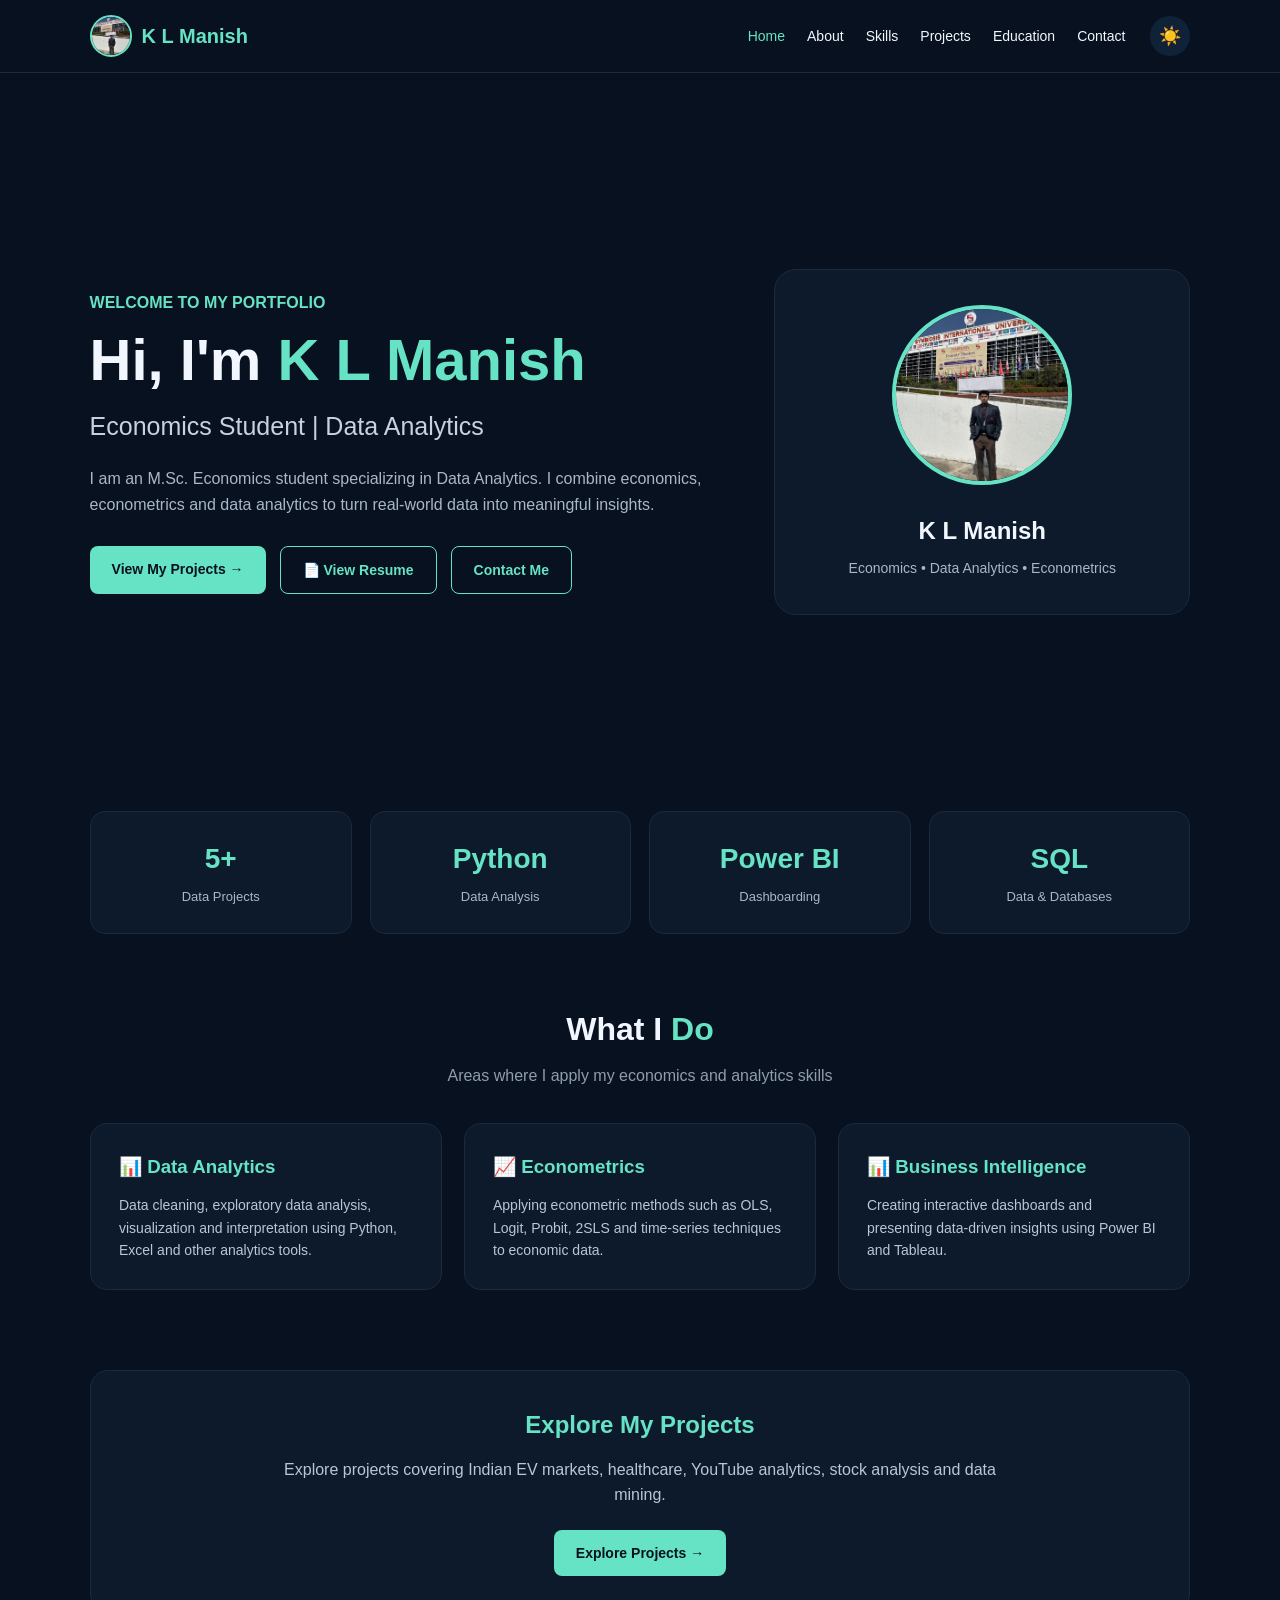
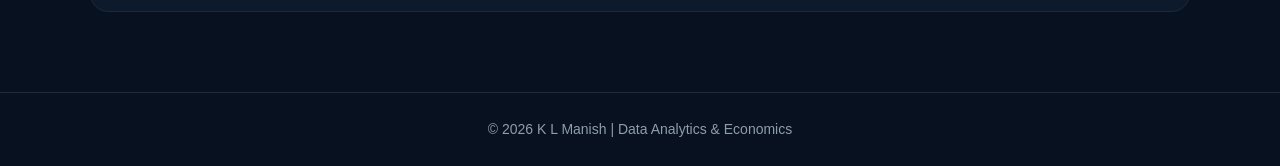
==== commit 9175862c: "Update index.html" ====
--- a/index.html
+++ b/index.html
@@ -1,850 +1,690 @@
 <!DOCTYPE html>
 <html lang="en">
-
 <head>
-
-    <meta charset="UTF-8">
-    <meta name="viewport" content="width=device-width, initial-scale=1.0">
-
-    <title>K L Manish | Economics & Data Analytics</title>
-
-    <style>
-
-        * {
-            margin: 0;
-            padding: 0;
-            box-sizing: border-box;
-        }
-
-        html {
-            scroll-behavior: smooth;
-        }
-
-        body {
-            font-family: Arial, Helvetica, sans-serif;
-            background: #07111f;
-            color: #f2f7ff;
-            line-height: 1.6;
-            transition: background 0.3s ease, color 0.3s ease;
-        }
-
-        a {
-            text-decoration: none;
-            color: inherit;
-        }
-
-
-        /* =========================
-           NAVBAR
-        ========================= */
-
-        nav {
-            width: 100%;
-            padding: 18px 8%;
-            display: flex;
-            justify-content: space-between;
-            align-items: center;
-            background: #07111f;
-            border-bottom: 1px solid #16263b;
-            position: sticky;
-            top: 0;
-            z-index: 1000;
-            transition: 0.3s;
-        }
-
-
-        /* PROFILE NAME */
-
-        .logo {
-            display: flex;
-            align-items: center;
-            gap: 10px;
-            font-size: 22px;
-            font-weight: bold;
-            color: #66e3c4;
-        }
-
-        .logo img {
-            width: 42px;
-            height: 42px;
-            object-fit: cover;
-            border-radius: 50%;
-            border: 2px solid #66e3c4;
-        }
-
-
-        /* NAV LINKS */
-
-        .nav-right {
-            display: flex;
-            align-items: center;
-            gap: 25px;
-        }
-
-        .nav-links {
-            display: flex;
-            gap: 25px;
-            list-style: none;
-        }
-
-        .nav-links a {
-            color: #c9d5e5;
-            font-size: 15px;
-            transition: 0.3s;
-        }
-
-        .nav-links a:hover {
-            color: #66e3c4;
-        }
-
-
-        /* =========================
-           DARK / LIGHT MODE BUTTON
-        ========================= */
-
-        .theme-toggle {
-            width: 44px;
-            height: 44px;
-            border-radius: 50%;
-            border: 1px solid #66e3c4;
-            background: transparent;
-            color: #66e3c4;
-            font-size: 19px;
-            cursor: pointer;
-            transition: 0.3s;
-        }
-
-        .theme-toggle:hover {
-            background: #66e3c4;
-            color: #07111f;
-        }
-
-
-        /* =========================
-           HERO
-        ========================= */
-
-        .hero {
-            min-height: 88vh;
-            display: flex;
-            align-items: center;
-            padding: 70px 8%;
-        }
-
-        .hero-container {
-            width: 100%;
-            max-width: 1200px;
-            margin: auto;
-            display: grid;
-            grid-template-columns: 1.2fr 0.8fr;
-            gap: 60px;
-            align-items: center;
-        }
-
-        .tag {
-            color: #66e3c4;
-            font-size: 14px;
-            font-weight: bold;
-            letter-spacing: 2px;
-            margin-bottom: 20px;
-        }
-
-        .hero h1 {
-            font-size: 58px;
-            line-height: 1.1;
-            margin-bottom: 20px;
-        }
-
-        .hero h1 span {
-            color: #66e3c4;
-        }
-
-        .hero h2 {
-            font-size: 24px;
-            color: #b7c6d9;
-            font-weight: normal;
-            margin-bottom: 25px;
-        }
-
-        .hero p {
-            color: #9eafc4;
-            font-size: 17px;
-            max-width: 650px;
-            margin-bottom: 30px;
-        }
-
-
-        /* =========================
-           BUTTONS
-        ========================= */
-
-        .buttons {
-            display: flex;
-            gap: 15px;
-            flex-wrap: wrap;
-        }
-
-        .btn {
-            padding: 13px 22px;
-            border-radius: 8px;
-            font-weight: bold;
-            transition: 0.3s;
-            display: inline-block;
-        }
-
-        .primary {
-            background: #66e3c4;
-            color: #07111f;
-        }
-
-        .primary:hover {
-            transform: translateY(-3px);
-            box-shadow: 0 10px 25px rgba(102, 227, 196, 0.2);
-        }
-
-        .secondary {
-            border: 1px solid #66e3c4;
-            color: #66e3c4;
-        }
-
-        .secondary:hover {
-            background: #66e3c4;
-            color: #07111f;
-        }
-
-
-        /* =========================
-           PROFILE CARD
-        ========================= */
-
-        .profile-card {
-            background: #0c1a2b;
-            border: 1px solid #1d334d;
-            border-radius: 20px;
-            padding: 45px 30px;
-            text-align: center;
-            box-shadow: 0 20px 60px rgba(0, 0, 0, 0.25);
-            transition: 0.3s;
-        }
-
-        .profile-photo {
-            width: 190px;
-            height: 190px;
-            object-fit: cover;
-            border-radius: 50%;
-            border: 4px solid #66e3c4;
-            box-shadow: 0 0 40px rgba(102, 227, 196, 0.18);
-            margin-bottom: 25px;
-        }
-
-        .profile-card h2 {
-            font-size: 27px;
-            margin-bottom: 8px;
-        }
-
-        .profile-card p {
-            color: #9eafc4;
-            margin-bottom: 0;
-        }
-
-
-        /* =========================
-           WHAT I DO
-        ========================= */
-
-        .section {
-            padding: 80px 8%;
-        }
-
-        .section-container {
-            max-width: 1200px;
-            margin: auto;
-        }
-
-        .section-title {
-            text-align: center;
-            margin-bottom: 50px;
-        }
-
-        .section-title h2 {
-            font-size: 36px;
-            margin-bottom: 12px;
-        }
-
-        .section-title p {
-            color: #9eafc4;
-        }
-
-        .cards {
-            display: grid;
-            grid-template-columns: repeat(3, 1fr);
-            gap: 25px;
-        }
-
-        .card {
-            background: #0c1a2b;
-            border: 1px solid #1d334d;
-            padding: 30px;
-            border-radius: 15px;
-            transition: 0.3s;
-        }
-
-        .card:hover {
-            transform: translateY(-6px);
-            border-color: #66e3c4;
-        }
-
-        .card h3 {
-            color: #66e3c4;
-            margin-bottom: 12px;
-            font-size: 21px;
-        }
-
-        .card p {
-            color: #9eafc4;
-        }
-
-
-        /* =========================
-           GITHUB SECTION
-        ========================= */
-
-        .github-section {
-            text-align: center;
-            padding: 70px 8%;
-            background: #091525;
-            transition: 0.3s;
-        }
-
-        .github-section h2 {
-            font-size: 32px;
-            margin-bottom: 15px;
-        }
-
-        .github-section p {
-            color: #9eafc4;
-            margin-bottom: 25px;
-        }
-
-
-        /* =========================
-           FOOTER
-        ========================= */
-
-        footer {
-            padding: 25px 8%;
-            text-align: center;
-            border-top: 1px solid #16263b;
-            color: #7f91a8;
-            font-size: 14px;
-            transition: 0.3s;
-        }
-
-
-        /* =========================
-           LIGHT MODE
-        ========================= */
-
-        body.light-mode {
-            background: #f4f7fb;
-            color: #172033;
-        }
-
-        body.light-mode nav {
-            background: #ffffff;
-            border-bottom: 1px solid #dce3ec;
-        }
-
-        body.light-mode .nav-links a {
-            color: #435066;
-        }
-
-        body.light-mode .nav-links a:hover {
-            color: #168f78;
-        }
-
-        body.light-mode .hero h2 {
-            color: #435066;
-        }
-
-        body.light-mode .hero p {
-            color: #617086;
-        }
-
-        body.light-mode .profile-card {
-            background: #ffffff;
-            border-color: #dce3ec;
-            box-shadow: 0 20px 50px rgba(0, 0, 0, 0.08);
-        }
-
-        body.light-mode .profile-card p {
-            color: #617086;
-        }
-
-        body.light-mode .card {
-            background: #ffffff;
-            border-color: #dce3ec;
-        }
-
-        body.light-mode .card p {
-            color: #617086;
-        }
-
-        body.light-mode .github-section {
-            background: #eaf0f6;
-        }
-
-        body.light-mode .github-section p {
-            color: #617086;
-        }
-
-        body.light-mode footer {
-            border-top-color: #dce3ec;
-            color: #718096;
-        }
-
-
-        /* =========================
-           TABLET
-        ========================= */
-
-        @media (max-width: 850px) {
-
-            .nav-links {
-                gap: 12px;
-            }
-
-            .nav-links a {
-                font-size: 13px;
-            }
-
-            .nav-right {
-                gap: 12px;
-            }
-
-            .hero {
-                padding-top: 50px;
-            }
-
-            .hero-container {
-                grid-template-columns: 1fr;
-                text-align: center;
-            }
-
-            .hero p {
-                margin-left: auto;
-                margin-right: auto;
-            }
-
-            .buttons {
-                justify-content: center;
-            }
-
-            .hero h1 {
-                font-size: 42px;
-            }
-
-            .cards {
-                grid-template-columns: 1fr;
-            }
-
-            .profile-card {
-                max-width: 450px;
-                margin: auto;
-            }
-
-        }
-
-
-        /* =========================
-           MOBILE
-        ========================= */
-
-        @media (max-width: 600px) {
-
-            nav {
-                padding: 12px 5%;
-            }
-
-            .logo {
-                font-size: 17px;
-            }
-
-            .logo img {
-                width: 36px;
-                height: 36px;
-            }
-
-            .nav-right {
-                gap: 7px;
-            }
-
-            .nav-links {
-                gap: 7px;
-            }
-
-            .nav-links a {
-                font-size: 10px;
-            }
-
-            .theme-toggle {
-                width: 36px;
-                height: 36px;
-                font-size: 16px;
-            }
-
-            .hero {
-                padding-left: 5%;
-                padding-right: 5%;
-            }
-
-            .hero h1 {
-                font-size: 36px;
-            }
-
-            .hero h2 {
-                font-size: 20px;
-            }
-
-            .section {
-                padding-left: 5%;
-                padding-right: 5%;
-            }
-
-        }
-
-    </style>
-
+  <meta charset="UTF-8">
+  <meta name="viewport" content="width=device-width, initial-scale=1.0">
+
+  <title>K L Manish | Data Analytics Portfolio</title>
+
+  <style>
+    * {
+      margin: 0;
+      padding: 0;
+      box-sizing: border-box;
+      font-family: Arial, Helvetica, sans-serif;
+    }
+
+    html {
+      scroll-behavior: smooth;
+    }
+
+    body {
+      background: #07111f;
+      color: #f2f7ff;
+      line-height: 1.6;
+      transition: 0.3s ease;
+    }
+
+    /* NAVBAR */
+    nav {
+      width: 100%;
+      padding: 15px 7%;
+      display: flex;
+      justify-content: space-between;
+      align-items: center;
+      background: #07111f;
+      border-bottom: 1px solid #1b2a3d;
+      position: sticky;
+      top: 0;
+      z-index: 1000;
+    }
+
+    .logo {
+      display: flex;
+      align-items: center;
+      gap: 10px;
+      font-size: 20px;
+      font-weight: bold;
+      color: #66e3c4;
+    }
+
+    .logo img {
+      width: 42px;
+      height: 42px;
+      border-radius: 50%;
+      object-fit: cover;
+      border: 2px solid #66e3c4;
+    }
+
+    .nav-right {
+      display: flex;
+      align-items: center;
+      gap: 25px;
+    }
+
+    .nav-links {
+      display: flex;
+      gap: 22px;
+      align-items: center;
+    }
+
+    .nav-links a {
+      text-decoration: none;
+      color: #f2f7ff;
+      font-size: 14px;
+      transition: 0.3s;
+    }
+
+    .nav-links a:hover {
+      color: #66e3c4;
+    }
+
+    .nav-links .active {
+      color: #66e3c4;
+    }
+
+    #themeToggle {
+      border: none;
+      background: #102238;
+      color: white;
+      width: 40px;
+      height: 40px;
+      border-radius: 50%;
+      cursor: pointer;
+      font-size: 18px;
+    }
+
+    /* HERO */
+    .hero {
+      min-height: 82vh;
+      width: 86%;
+      max-width: 1150px;
+      margin: auto;
+      display: grid;
+      grid-template-columns: 1.2fr 0.8fr;
+      align-items: center;
+      gap: 60px;
+      padding: 70px 0;
+    }
+
+    .hero-text .small-title {
+      color: #66e3c4;
+      font-size: 16px;
+      font-weight: bold;
+      margin-bottom: 12px;
+    }
+
+    .hero-text h1 {
+      font-size: 58px;
+      line-height: 1.1;
+      margin-bottom: 15px;
+    }
+
+    .hero-text h1 span {
+      color: #66e3c4;
+    }
+
+    .hero-text h2 {
+      font-size: 25px;
+      font-weight: normal;
+      color: #c7d2df;
+      margin-bottom: 20px;
+    }
+
+    .hero-text p {
+      color: #a9b7c8;
+      max-width: 650px;
+      font-size: 16px;
+      margin-bottom: 28px;
+    }
+
+    /* BUTTONS */
+    .buttons {
+      display: flex;
+      gap: 14px;
+      flex-wrap: wrap;
+    }
+
+    .btn {
+      display: inline-block;
+      padding: 12px 22px;
+      border-radius: 8px;
+      text-decoration: none;
+      font-weight: bold;
+      font-size: 14px;
+      transition: 0.3s;
+    }
+
+    .primary-btn {
+      background: #66e3c4;
+      color: #07111f;
+    }
+
+    .secondary-btn {
+      border: 1px solid #66e3c4;
+      color: #66e3c4;
+    }
+
+    .btn:hover {
+      transform: translateY(-3px);
+    }
+
+    /* PROFILE CARD */
+    .profile-card {
+      background: #0c1a2b;
+      border: 1px solid #1b2a3d;
+      border-radius: 22px;
+      padding: 35px;
+      text-align: center;
+      transition: 0.3s;
+    }
+
+    .profile-card:hover {
+      border-color: #66e3c4;
+      transform: translateY(-5px);
+    }
+
+    .profile-card img {
+      width: 180px;
+      height: 180px;
+      border-radius: 50%;
+      object-fit: cover;
+      border: 4px solid #66e3c4;
+      margin-bottom: 20px;
+    }
+
+    .profile-card h2 {
+      font-size: 24px;
+      margin-bottom: 6px;
+    }
+
+    .profile-card p {
+      color: #a9b7c8;
+      font-size: 14px;
+    }
+
+    /* STATS */
+    .stats {
+      width: 86%;
+      max-width: 1100px;
+      margin: 0 auto 70px;
+      display: grid;
+      grid-template-columns: repeat(4, 1fr);
+      gap: 18px;
+    }
+
+    .stat-card {
+      background: #0c1a2b;
+      border: 1px solid #1b2a3d;
+      border-radius: 15px;
+      padding: 25px;
+      text-align: center;
+    }
+
+    .stat-card h2 {
+      color: #66e3c4;
+      font-size: 28px;
+      margin-bottom: 5px;
+    }
+
+    .stat-card p {
+      color: #a9b7c8;
+      font-size: 13px;
+    }
+
+    /* WHAT I DO */
+    .section {
+      width: 86%;
+      max-width: 1100px;
+      margin: 0 auto 80px;
+    }
+
+    .section-title {
+      text-align: center;
+      margin-bottom: 35px;
+    }
+
+    .section-title h2 {
+      font-size: 32px;
+      margin-bottom: 8px;
+    }
+
+    .section-title span {
+      color: #66e3c4;
+    }
+
+    .section-title p {
+      color: #8f9dad;
+    }
+
+    .service-grid {
+      display: grid;
+      grid-template-columns: repeat(3, 1fr);
+      gap: 22px;
+    }
+
+    .service-card {
+      background: #0c1a2b;
+      border: 1px solid #1b2a3d;
+      border-radius: 17px;
+      padding: 28px;
+      transition: 0.3s;
+    }
+
+    .service-card:hover {
+      transform: translateY(-6px);
+      border-color: #66e3c4;
+    }
+
+    .service-card h3 {
+      color: #66e3c4;
+      margin-bottom: 12px;
+    }
+
+    .service-card p {
+      color: #b9c6d5;
+      font-size: 14px;
+    }
+
+    /* PROJECT PREVIEW */
+    .project-preview {
+      background: #0c1a2b;
+      border: 1px solid #1b2a3d;
+      border-radius: 18px;
+      padding: 35px;
+      text-align: center;
+    }
+
+    .project-preview h2 {
+      color: #66e3c4;
+      margin-bottom: 12px;
+    }
+
+    .project-preview p {
+      color: #b9c6d5;
+      max-width: 750px;
+      margin: 0 auto 22px;
+    }
+
+    /* FOOTER */
+    footer {
+      text-align: center;
+      padding: 25px;
+      border-top: 1px solid #1b2a3d;
+      color: #8f9dad;
+      font-size: 14px;
+    }
+
+    /* LIGHT MODE */
+    body.light-mode {
+      background: #f4f7fb;
+      color: #172033;
+    }
+
+    body.light-mode nav {
+      background: #ffffff;
+      border-color: #dfe5ec;
+    }
+
+    body.light-mode .nav-links a {
+      color: #172033;
+    }
+
+    body.light-mode .nav-links a:hover,
+    body.light-mode .nav-links .active {
+      color: #159f82;
+    }
+
+    body.light-mode .logo {
+      color: #159f82;
+    }
+
+    body.light-mode .logo img {
+      border-color: #159f82;
+    }
+
+    body.light-mode #themeToggle {
+      background: #e7edf3;
+      color: #172033;
+    }
+
+    body.light-mode .hero-text h2 {
+      color: #435064;
+    }
+
+    body.light-mode .hero-text p,
+    body.light-mode .profile-card p,
+    body.light-mode .stat-card p,
+    body.light-mode .service-card p,
+    body.light-mode .project-preview p {
+      color: #536174;
+    }
+
+    body.light-mode .profile-card,
+    body.light-mode .stat-card,
+    body.light-mode .service-card,
+    body.light-mode .project-preview {
+      background: #ffffff;
+      border-color: #dfe5ec;
+    }
+
+    body.light-mode .profile-card:hover,
+    body.light-mode .service-card:hover {
+      border-color: #159f82;
+    }
+
+    body.light-mode .primary-btn {
+      background: #159f82;
+      color: white;
+    }
+
+    body.light-mode .secondary-btn {
+      border-color: #159f82;
+      color: #159f82;
+    }
+
+    body.light-mode footer {
+      border-color: #dfe5ec;
+      color: #657083;
+    }
+
+    /* MOBILE */
+    @media (max-width: 850px) {
+
+      nav {
+        padding: 14px 5%;
+      }
+
+      .nav-right {
+        gap: 12px;
+      }
+
+      .nav-links {
+        gap: 9px;
+      }
+
+      .nav-links a {
+        font-size: 11px;
+      }
+
+      .logo span {
+        display: none;
+      }
+
+      .logo img {
+        width: 38px;
+        height: 38px;
+      }
+
+      .hero {
+        width: 90%;
+        grid-template-columns: 1fr;
+        text-align: center;
+        gap: 40px;
+        padding: 60px 0;
+      }
+
+      .hero-text p {
+        margin-left: auto;
+        margin-right: auto;
+      }
+
+      .buttons {
+        justify-content: center;
+      }
+
+      .hero-text h1 {
+        font-size: 42px;
+      }
+
+      .stats {
+        width: 90%;
+        grid-template-columns: repeat(2, 1fr);
+      }
+
+      .section {
+        width: 90%;
+      }
+
+      .service-grid {
+        grid-template-columns: 1fr;
+      }
+    }
+  </style>
 </head>
 
-
 <body>
 
-
-    <!-- =========================
-         NAVBAR
-    ========================= -->
-
-    <nav>
-
-        <div class="logo">
-
-            <img
-                src="assets/profile.jpg"
-                alt="K L Manish"
-            >
-
-            <span>
-                K L Manish
-            </span>
-
-        </div>
-
-
-        <div class="nav-right">
-
-            <ul class="nav-links">
-
-                <li>
-                    <a href="index.html">Home</a>
-                </li>
-
-                <li>
-                    <a href="about.html">About</a>
-                </li>
-
-                <li>
-                    <a href="skills.html">Skills</a>
-                </li>
-
-                <li>
-                    <a href="projects.html">Projects</a>
-                </li>
-
-                <li>
-                    <a href="education.html">Education</a>
-                </li>
-
-                <li>
-                    <a href="contact.html">Contact</a>
-                </li>
-
-            </ul>
-
-
-            <!-- THEME BUTTON -->
-
-            <button
-                class="theme-toggle"
-                id="themeToggle"
-                onclick="toggleTheme()"
-                aria-label="Toggle dark and light mode"
-            >
-                ☀️
-            </button>
-
-        </div>
-
-    </nav>
-
-
-
-    <!-- =========================
-         HERO SECTION
-    ========================= -->
-
-    <section class="hero">
-
-        <div class="hero-container">
-
-
-            <div class="hero-text">
-
-                <div class="tag">
-                    MSc ECONOMICS • DATA ANALYTICS
-                </div>
-
-                <h1>
-                    Hi, I'm <span>K L Manish.</span>
-                </h1>
-
-                <h2>
-                    Economics Student & Data Analytics Enthusiast
-                </h2>
-
-                <p>
-                    I am an MSc Economics student specializing in
-                    Data Analytics, with an interest in data analysis,
-                    econometrics, economic research, visualization
-                    and forecasting.
-                </p>
-
-
-                <div class="buttons">
-
-                    <a
-                        href="projects.html"
-                        class="btn primary"
-                    >
-                        View My Projects
-                    </a>
-
-                    <a
-                        href="contact.html"
-                        class="btn secondary"
-                    >
-                        Contact Me
-                    </a>
-
-                    <a
-                        href="assets/resume.pdf"
-                        class="btn secondary"
-                        download
-                    >
-                        Download Resume
-                    </a>
-
-                </div>
-
-            </div>
-
-
-
-            <!-- PROFILE CARD -->
-
-            <div class="profile-card">
-
-                <img
-                    src="assets/profile.jpg"
-                    alt="K L Manish"
-                    class="profile-photo"
-                >
-
-                <h2>
-                    K L Manish
-                </h2>
-
-                <p>
-                    MSc Economics | Data Analytics
-                </p>
-
-            </div>
-
-
-        </div>
-
-    </section>
-
-
-
-    <!-- =========================
-         WHAT I DO
-    ========================= -->
-
-    <section class="section">
-
-        <div class="section-container">
-
-            <div class="section-title">
-
-                <h2>
-                    What I Do
-                </h2>
-
-                <p>
-                    Combining economics with data and analytical techniques.
-                </p>
-
-            </div>
-
-
-            <div class="cards">
-
-
-                <div class="card">
-
-                    <h3>
-                        Data Analytics
-                    </h3>
-
-                    <p>
-                        Data cleaning, exploratory data analysis,
-                        visualization and extracting meaningful
-                        insights using Python, Pandas, SQL and Excel.
-                    </p>
-
-                </div>
-
-
-                <div class="card">
-
-                    <h3>
-                        Econometrics
-                    </h3>
-
-                    <p>
-                        Applying econometric techniques such as OLS,
-                        Logit, Probit, 2SLS and time-series methods
-                        to analyze economic relationships.
-                    </p>
-
-                </div>
-
-
-                <div class="card">
-
-                    <h3>
-                        Economic Research
-                    </h3>
-
-                    <p>
-                        Conducting research using economic data,
-                        statistical analysis, forecasting and
-                        evidence-based interpretation.
-                    </p>
-
-                </div>
-
-
-            </div>
-
-        </div>
-
-    </section>
-
-
-
-    <!-- =========================
-         GITHUB SECTION
-    ========================= -->
-
-    <section class="github-section">
-
-        <h2>
-            Explore My GitHub
-        </h2>
+  <!-- NAVBAR -->
+  <nav>
+
+    <div class="logo">
+      <img src="assets/profile.jpg" alt="K L Manish">
+      <span>K L Manish</span>
+    </div>
+
+    <div class="nav-right">
+
+      <div class="nav-links">
+        <a href="index.html" class="active">Home</a>
+        <a href="about.html">About</a>
+        <a href="skills.html">Skills</a>
+        <a href="projects.html">Projects</a>
+        <a href="education.html">Education</a>
+        <a href="contact.html">Contact</a>
+      </div>
+
+      <button id="themeToggle" onclick="toggleTheme()">☀️</button>
+
+    </div>
+
+  </nav>
+
+
+  <!-- HERO -->
+  <section class="hero">
+
+    <div class="hero-text">
+
+      <div class="small-title">
+        WELCOME TO MY PORTFOLIO
+      </div>
+
+      <h1>
+        Hi, I'm <span>K L Manish</span>
+      </h1>
+
+      <h2>
+        Economics Student | Data Analytics
+      </h2>
+
+      <p>
+        I am an M.Sc. Economics student specializing in Data Analytics.
+        I combine economics, econometrics and data analytics to turn
+        real-world data into meaningful insights.
+      </p>
+
+      <div class="buttons">
+
+        <a href="projects.html" class="btn primary-btn">
+          View My Projects →
+        </a>
+
+        <a href="assets/resume.pdf" target="_blank" class="btn secondary-btn">
+          📄 View Resume
+        </a>
+
+        <a href="contact.html" class="btn secondary-btn">
+          Contact Me
+        </a>
+
+      </div>
+
+    </div>
+
+
+    <!-- PROFILE -->
+    <div class="profile-card">
+
+      <img src="assets/profile.jpg" alt="K L Manish">
+
+      <h2>K L Manish</h2>
+
+      <p>
+        Economics • Data Analytics • Econometrics
+      </p>
+
+    </div>
+
+  </section>
+
+
+  <!-- STATS -->
+  <section class="stats">
+
+    <div class="stat-card">
+      <h2>5+</h2>
+      <p>Data Projects</p>
+    </div>
+
+    <div class="stat-card">
+      <h2>Python</h2>
+      <p>Data Analysis</p>
+    </div>
+
+    <div class="stat-card">
+      <h2>Power BI</h2>
+      <p>Dashboarding</p>
+    </div>
+
+    <div class="stat-card">
+      <h2>SQL</h2>
+      <p>Data & Databases</p>
+    </div>
+
+  </section>
+
+
+  <!-- WHAT I DO -->
+  <section class="section">
+
+    <div class="section-title">
+
+      <h2>What I <span>Do</span></h2>
+
+      <p>
+        Areas where I apply my economics and analytics skills
+      </p>
+
+    </div>
+
+
+    <div class="service-grid">
+
+      <div class="service-card">
+
+        <h3>📊 Data Analytics</h3>
 
         <p>
-            Check out my projects, analysis and coding work.
+          Data cleaning, exploratory data analysis, visualization
+          and interpretation using Python, Excel and other analytics tools.
         </p>
 
-        <a
-            href="https://github.com/klmanish240305"
-            target="_blank"
-            rel="noopener noreferrer"
-            class="btn primary"
-        >
-            Visit My GitHub
-        </a>
-
-    </section>
-
-
-
-    <!-- =========================
-         FOOTER
-    ========================= -->
-
-    <footer>
-
-        © 2026 K L Manish | Economics & Data Analytics
-
-    </footer>
-
-
-
-    <!-- =========================
-         DARK / LIGHT MODE SCRIPT
-    ========================= -->
-
-    <script>
-
-        const themeToggle = document.getElementById("themeToggle");
-
-        function applyTheme(theme) {
-
-            if (theme === "light") {
-
-                document.body.classList.add("light-mode");
-
-                themeToggle.textContent = "🌙";
-
-            } else {
-
-                document.body.classList.remove("light-mode");
-
-                themeToggle.textContent = "☀️";
-
-            }
-
-        }
-
-
-        function toggleTheme() {
-
-            const currentTheme =
-                localStorage.getItem("theme") || "dark";
-
-            const newTheme =
-                currentTheme === "dark" ? "light" : "dark";
-
-            localStorage.setItem("theme", newTheme);
-
-            applyTheme(newTheme);
-
-        }
-
-
-        /* Load saved theme */
-
-        const savedTheme =
-            localStorage.getItem("theme") || "dark";
-
-        applyTheme(savedTheme);
-
-    </script>
-
+      </div>
+
+
+      <div class="service-card">
+
+        <h3>📈 Econometrics</h3>
+
+        <p>
+          Applying econometric methods such as OLS, Logit, Probit,
+          2SLS and time-series techniques to economic data.
+        </p>
+
+      </div>
+
+
+      <div class="service-card">
+
+        <h3>📊 Business Intelligence</h3>
+
+        <p>
+          Creating interactive dashboards and presenting data-driven
+          insights using Power BI and Tableau.
+        </p>
+
+      </div>
+
+    </div>
+
+  </section>
+
+
+  <!-- PROJECT PREVIEW -->
+  <section class="section">
+
+    <div class="project-preview">
+
+      <h2>Explore My Projects</h2>
+
+      <p>
+        Explore projects covering Indian EV markets, healthcare,
+        YouTube analytics, stock analysis and data mining.
+      </p>
+
+      <a href="projects.html" class="btn primary-btn">
+        Explore Projects →
+      </a>
+
+    </div>
+
+  </section>
+
+
+  <!-- FOOTER -->
+  <footer>
+    © 2026 K L Manish | Data Analytics & Economics
+  </footer>
+
+
+  <!-- THEME SCRIPT -->
+  <script>
+
+    const themeToggle = document.getElementById("themeToggle");
+
+    function applyTheme(theme) {
+
+      if (theme === "light") {
+        document.body.classList.add("light-mode");
+        themeToggle.textContent = "🌙";
+      } else {
+        document.body.classList.remove("light-mode");
+        themeToggle.textContent = "☀️";
+      }
+
+    }
+
+    function toggleTheme() {
+
+      const currentTheme =
+        localStorage.getItem("theme") || "dark";
+
+      const newTheme =
+        currentTheme === "dark" ? "light" : "dark";
+
+      localStorage.setItem("theme", newTheme);
+
+      applyTheme(newTheme);
+
+    }
+
+    const savedTheme =
+      localStorage.getItem("theme") || "dark";
+
+    applyTheme(savedTheme);
+
+  </script>
 
 </body>
-
 </html>
